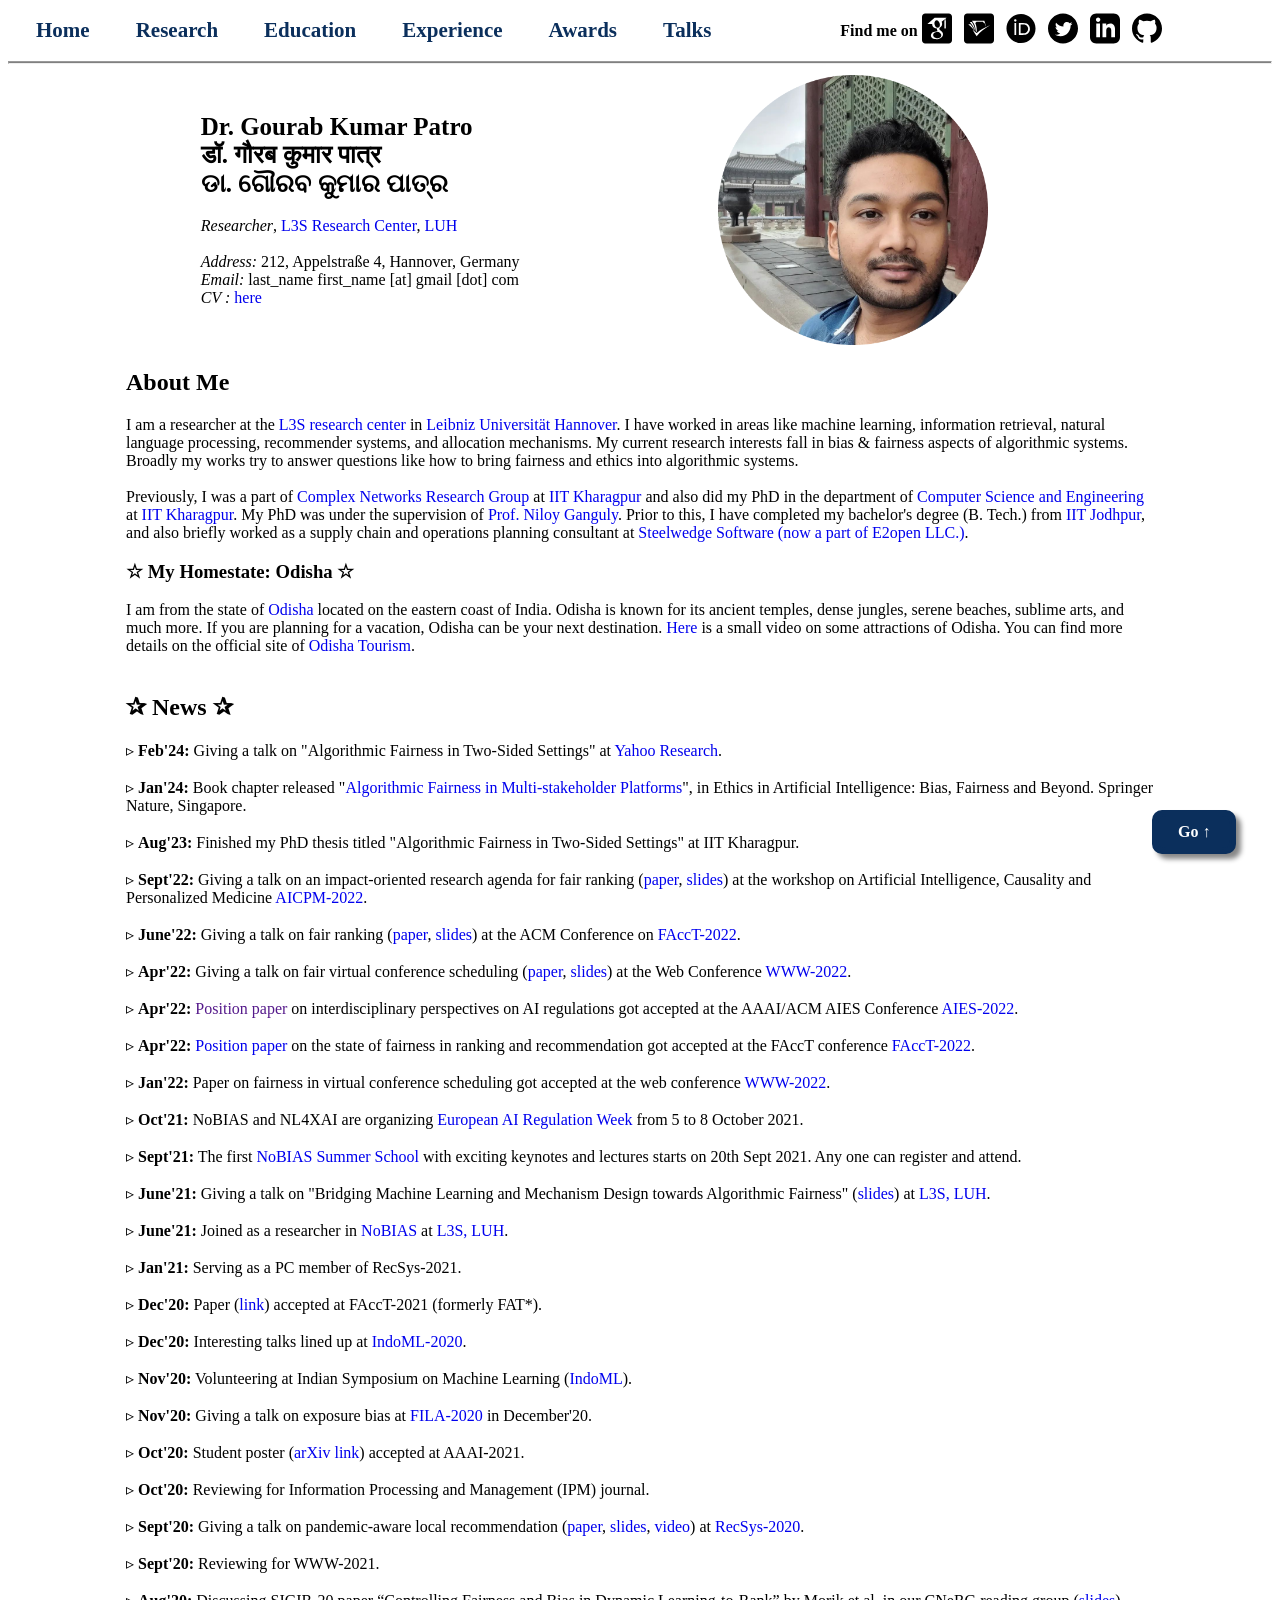
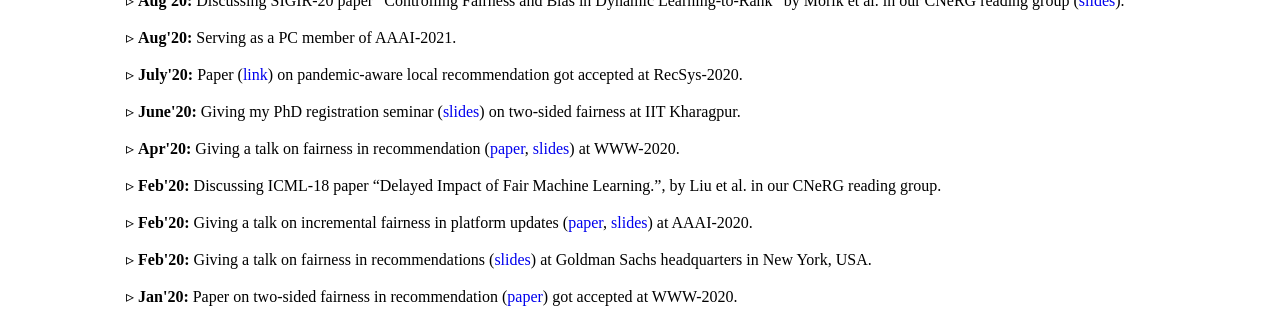
==== index.html @ e867e2bf "Update index.html" ====
<html><head>
<meta http-equiv="content-type" content="text/html; charset=UTF-8">

  <title>Gourab / गौरब / ଗୌରବ</title>
  <link rel="icon" type="image/png" href="./Files/profile.png">
 </head>
 
 
<style>
nh {
margin-top: 0;
margin-bottom: 0;
font-size: 25px;
}
a {
      text-decoration-line:none;
   }
.button {
  background: none;
  color: #0b2f5c;
  padding: 1px 17px;
  border: none;
  text-align: center;
  text-decoration: none;
  display: inline-block;
  font-size: 21px;
  margin: none;
  cursor: pointer;
}
.button2 {
  background-color: #0b2f5c;
  color: white;
  padding: 7px 20px;
  border-radius: 10px;
  border: 2px solid #0b2f5c;
  text-align: center;
  text-decoration: none;
  display: inline-block;
  font-size: 16px;
  margin: 2px 2px;
  cursor: pointer;
}
</style> 

<body bgcolor=" #ffffff " style="font-family:calibri;">
	<div style="position:fixed;top:90%;left:90%;background-color:#0b2f5c;border-radius:10px;border: 2px solid #0b2f5c;box-shadow: 5px 5px 5px #888888;"><b><a href="#" class="button2">Go &uarr;</a></b></div>
	
<table cellpadding="1"><tbody>
<tr>
<td></td>
<td></td>
<td><b><a href="./index.html" class="button">Home</a>&ensp;</b></td>
<td><b><a href="./research.html" class="button">Research</a>&ensp;</b></td>
<td><b><a href="./education.html" class="button">Education</a>&ensp;</b></td>
<td><b><a href="./experience.html" class="button">Experience</a>&ensp;</b></td>
<td><b><a href="./awards.html" class="button">Awards</a>&ensp;</b></td>
<td><b><a href="./talks.html" class="button">Talks</a>&ensp;</b></td>
<td> &emsp; &emsp; &emsp; &emsp; &emsp;</td>
<td><b>Find me on</b></td>
<td>
<a href="https://scholar.google.co.in/citations?user=sfl4ygQAAAAJ&hl=en" target="_blank">
        	<img class="u-max-full-width" border="0" src="./Files/google-scholar-square.svg" alt="Google Scholar" width="30" height="35">
	</a>&nbsp;
</td>
<td>
<a href="https://www.semanticscholar.org/author/Gourab-K.-Patro/51964560" target="_blank">
        	<img class="u-max-full-width" border="0" src="./Files/semantic-scholar-square.svg" alt="Semantic Scholar" width="30" height="35">
	</a>&nbsp;
</td>
<td>
<a href="https://orcid.org/0000-0002-2435-6859" target="_blank">
        	<img border="0" src="./Files/orcid.svg" alt="ORCID" width="30" height="35">
	</a>&nbsp;
</td>
<td>
<a href="https://twitter.com/gourabkpatro" target="_blank">
        	<img class="u-max-full-width" border="0" src="./Files/twitter.svg" alt="Twitter" width="30" height="35">
	</a>&nbsp;
</td>
<td>
<a href="https://www.linkedin.com/in/gourabgggg/" target="_blank">
        	<img class="u-max-full-width" border="0" src="./Files/linkedin.svg" alt="LinkedIn" width="30" height="35">
	</a>&nbsp;
</td>
<td>
<a href="https://github.com/gourabkumarpatro" target="_blank">
        	<img class="u-max-full-width" border="0" src="./Files/github.svg" alt="Github" width="30" height="35">
	</a>&nbsp;
</td>
</tr>
</tbody></table>
<hr style="height:1px;color:gray;background-color:gray">


<table style="width: 100%">
    <colgroup>
       <col span="1" style="width: 15%;"> 
       <col span="1" style="width: 36%;">
       <col span="1" style="width: 5%;">
       <col span="1" style="width: 35%;">
       <col span="1" style="width: 9%;">
    </colgroup>

    <!-- Put <thead>, <tbody>, and <tr>'s here! -->
    <tbody>
        <tr>
            
            <td></td>
            <td><nh><b>Dr. Gourab Kumar Patro</b></nh><br>
            <nh><b>डॉ. गौरब कुमार पात्र</b></nh><br>
            <nh><b>ଡା. ଗୌରବ କୁମାର ପାତ୍ର</b></nh><br>
            <br>
	<i>Researcher</i>, <a href="https://www.l3s.de/" target="_blank">L3S Research Center<a>, <a href="https://www.uni-hannover.de/en/" target="_blank">LUH</a><br>
      <br>
      <i>Address: </i> 212, Appelstraße 4, Hannover, Germany<br>
	  <i>Email: </i> last_name first_name [at] gmail [dot] com<br>
    <!--<i>Phone : </i> (+91) 283464<br>-->
	  <i>CV : </i> <a href="./Files/CV.pdf" target="_blank">here</a><br>
	</td>
	
    <td></td>
    <td valign="top">
            <img class="u-max-full-width" src="./Files/profile.png" alt="Gourab" width="270" height="270">
            </td>
    <td></td>
    </tr>
    </tbody>
</table>


<br>

            
<table style="width: 100%">
    <colgroup>
       <col span="1" style="width: 9%;"> 
       <col span="1" style="width: 82%;">
       <col span="1" style="width: 9%;">
    </colgroup>

    <!-- Put <thead>, <tbody>, and <tr>'s here! -->
    <tbody>
        <tr>
            
            <td></td>
            <td valign="top">
            <h2 id="aboutme">About Me</h2>
I am a researcher at the <a href="https://www.l3s.de/" target="_blank">L3S research center</a> in <a href="https://www.uni-hannover.de/en/" target="_blank">Leibniz Universität Hannover</a>.
I have worked in areas like machine learning, information retrieval, natural language processing, recommender systems, and allocation mechanisms. My current research interests fall in bias & fairness aspects of algorithmic systems. Broadly my works try to answer questions like how to bring fairness and ethics into algorithmic systems. <br><br>

Previously, I was a part of <a href="https://cnerg-iitkgp.github.io/" target="_blank">Complex Networks Research Group</a> at <a href="http://www.iitkgp.ac.in/" target="_blank">IIT Kharagpur</a> and also did my PhD in the department of <a href="http://cse.iitkgp.ac.in/" target="_blank"> Computer Science and Engineering</a> at <a href="http://www.iitkgp.ac.in/" target="_blank">IIT Kharagpur</a>.
My PhD was under the supervision of <a href="http://www.facweb.iitkgp.ernet.in/~niloy/" target="_blank">Prof. Niloy Ganguly</a>. Prior to this, I have completed my bachelor's degree (B. Tech.) from <a href="http://www.iitj.ac.in/" target="_blank">IIT Jodhpur</a>, and also briefly worked as a supply chain and operations planning consultant at <a href="https://www.e2open.com/" target="_blank">Steelwedge Software (now a part of E2open LLC.)</a>.
<br>
<h3>&#9734 My Homestate: Odisha &#9734</h3>
I am from the state of <a href="https://en.wikipedia.org/wiki/Odisha" target="_blank">Odisha</a> located on the eastern coast of India. Odisha is known for its ancient temples, dense jungles, serene beaches, sublime arts, and much more. If you are planning for a vacation, Odisha can be your next destination. <a href="https://www.youtube.com/watch?v=Uqmc0891L2U" target="_blank">Here</a> is a small video on some attractions of Odisha. You can find more details on the official site of <a href="https://odishatourism.gov.in/content/tourism/en.html" target="_blank">Odisha Tourism</a>.
<br><br>

<h2>&#10032 News &#10032</h2>
	&#9657; <b>Feb'24:</b> Giving a talk on "Algorithmic Fairness in Two-Sided Settings" at <a href="https://research.yahoo.com/" target="_blank">Yahoo Research</a>.<br><br>
	&#9657; <b>Jan'24:</b> Book chapter released "<a href="https://link.springer.com/chapter/10.1007/978-981-99-7184-8_5" target="_blank">Algorithmic Fairness in Multi-stakeholder Platforms</a>", in Ethics in Artificial Intelligence: Bias, Fairness and Beyond. Springer Nature, Singapore.<br><br>
	&#9657; <b>Aug'23:</b> Finished my PhD thesis titled "Algorithmic Fairness in Two-Sided Settings" at IIT Kharagpur.<br><br>	    	    
	&#9657; <b>Sept'22:</b> Giving a talk on an impact-oriented research agenda for fair ranking (<a href="https://arxiv.org/abs/2201.12662" target="_blank">paper</a>, <a href="https://drive.google.com/file/d/1gN4CyyZMHNiAqK-AFCj8U0-UXHNTLSIP/view?usp=sharing" target="_blank">slides</a>) at the workshop on Artificial Intelligence, Causality and Personalized Medicine <a href="https://leibniz-ai-lab.de/?etn=aicpm-workshop" target="_blank">AICPM-2022</a>.<br><br>	    	    
	&#9657; <b>June'22:</b> Giving a talk on fair ranking (<a href="https://arxiv.org/abs/2201.12662" target="_blank">paper</a>, <a href="https://drive.google.com/file/d/1OCyvfO6Ed8LFPJPS1pZZtcjylTCPvNMK/view?usp=sharing" target="_blank">slides</a>) at the ACM Conference on <a href="https://facctconference.org/2022/" target="_blank">FAccT-2022</a>.<br><br>	    
	&#9657; <b>Apr'22:</b> Giving a talk on fair virtual conference scheduling (<a href="https://arxiv.org/abs/2204.12062" target="_blank">paper</a>, <a href="https://drive.google.com/file/d/1H3OAAo8W1EJq9Llj-YUa3ADD5X0aTTDU/view?usp=sharing" target="_blank">slides</a>) at the Web Conference <a href="www2022.thewebconf.org" target="_blank">WWW-2022</a>.<br><br>
	&#9657; <b>Apr'22:</b> <a href="" target="_blank">Position paper</a> on interdisciplinary perspectives on AI regulations got accepted at the AAAI/ACM AIES Conference <a href="https://www.aies-conference.com/2022/" target="_blank">AIES-2022</a>.<br><br>
		    &#9657; <b>Apr'22:</b> <a href="https://arxiv.org/abs/2201.12662" target="_blank">Position paper</a> on the state of fairness in ranking and recommendation got accepted at the FAccT conference <a href="https://facctconference.org/2022/" target="_blank">FAccT-2022</a>.<br><br>
	    &#9657; <b>Jan'22:</b> Paper on fairness in virtual conference scheduling got accepted at the web conference <a href="https://www2022.thewebconf.org/" target="_blank">WWW-2022</a>.<br><br>	    
	    &#9657; <b>Oct'21:</b> NoBIAS and NL4XAI are organizing <a href="https://aia-week.pages.citius.usc.es/" target="_blank">European AI Regulation Week</a> from 5 to 8 October 2021.<br><br>
	    &#9657; <b>Sept'21:</b> The first <a href="https://nobias-project.eu/index.php/nobias-summer-school/" target="_blank">NoBIAS Summer School</a> with exciting keynotes and lectures starts on 20th Sept 2021. Any one can register and attend.<br><br>
	    &#9657; <b>June'21:</b> Giving a talk on "Bridging Machine Learning and Mechanism Design towards Algorithmic Fairness" (<a href="https://drive.google.com/file/d/19exT39lB2c_zZhUc2F5l3srWxUx-1WmR/view?usp=sharing" target="_blank">slides</a>) at <a href="https://www.l3s.de/" target="_blank">L3S, LUH</a>.<br><br>
            &#9657; <b>June'21:</b> Joined as a researcher in <a href="http://nobias-project.eu/" target="_blank">NoBIAS</a> at <a href="https://www.l3s.de/" target="_blank">L3S, LUH</a>.<br><br>
	    &#9657; <b>Jan'21:</b> Serving as a PC member of RecSys-2021.<br><br>
            &#9657; <b>Dec'20:</b> Paper (<a href="https://arxiv.org/abs/2010.05434" target="_blank">link</a>) accepted at FAccT-2021 (formerly FAT*).<br><br>
            &#9657; <b>Dec'20:</b> Interesting talks lined up at <a href="https://labs.iitgn.ac.in/datascience/indoml/" target="_blank">IndoML-2020</a>.<br><br>
            &#9657; <b>Nov'20:</b> Volunteering at Indian Symposium on Machine Learning (<a href="https://labs.iitgn.ac.in/datascience/indoml/" target="_blank">IndoML</a>).<br><br>
            &#9657; <b>Nov'20:</b> Giving a talk on exposure bias at <a href="https://fila-workshop.github.io" target="_blank">FILA-2020</a> in December'20.<br><br>
            &#9657; <b>Oct'20:</b> Student poster (<a href="https://arxiv.org/abs/2011.05287" target="_blank">arXiv link</a>) accepted at AAAI-2021.<br><br>
            &#9657; <b>Oct'20:</b> Reviewing for Information Processing and Management (IPM) journal.<br><br>
            &#9657; <b>Sept'20:</b> Giving a talk on pandemic-aware local recommendation (<a href="https://easychair.org/publications/preprint/npxr" target="_blank">paper</a>, <a href="https://drive.google.com/file/d/1I3re6MY5RfSV8kLdoV7ND8iByKBNO0b6/view" target="_blank">slides</a>, <a href="https://slideslive.com/38934832/towards-safety-and-sustainability-designing-local-recommendations-for-postpandemic-world" target="_blank">video</a>) at <a href="https://recsys.acm.org/recsys20/" target="_blank">RecSys-2020</a>.<br><br>
            &#9657; <b>Sept'20:</b> Reviewing for WWW-2021.<br><br>
            &#9657; <b>Aug'20:</b> Discussing SIGIR-20 paper “Controlling Fairness and Bias in Dynamic Learning-to-Rank” by Morik et al. in our CNeRG reading group (<a href="https://docs.google.com/presentation/d/1OanWDvJu6ozVCTAX9gngGvg3qrsh21LYhphQSdt-MP8/edit?usp=sharing" target="_blank">slides</a>).<br><br>
            &#9657; <b>Aug'20:</b> Serving as a PC member of AAAI-2021.<br><br>
            &#9657; <b>July'20:</b> Paper (<a href="https://easychair.org/publications/preprint/npxr" target="_blank">link</a>) on pandemic-aware local recommendation got accepted at RecSys-2020.<br><br>
            &#9657; <b>June'20:</b> Giving my PhD registration seminar (<a href="https://drive.google.com/file/d/1QFKm1bUsO6pReNmOz1XBv-tmWMxqJbKB/view?usp=sharing" target="_blank">slides</a>) on two-sided fairness at IIT Kharagpur.<br><br>
            &#9657; <b>Apr'20:</b> Giving a talk on fairness in recommendation (<a href="https://arxiv.org/abs/2002.10764" target="_blank">paper</a>, <a href="https://drive.google.com/file/d/1sgxJ_wOMBfDrA3ftfEC9VjfCP9oX8Yli/view?usp=sharing" target="_blank">slides</a>) at WWW-2020.<br><br>
            &#9657; <b>Feb'20:</b> Discussing ICML-18 paper “Delayed Impact of Fair Machine Learning.”, by Liu et al. in our CNeRG reading group.<br><br>
            &#9657; <b>Feb'20:</b> Giving a talk on incremental fairness in platform updates (<a href="https://arxiv.org/abs/1909.10005" target="_blank">paper</a>, <a href="https://drive.google.com/file/d/1FhBjqo_Egvshi7wMdEelJd5A4buaLI1R/view?usp=sharing" target="_blank">slides</a>) at AAAI-2020.<br><br> 
            &#9657; <b>Feb'20:</b> Giving a talk on fairness in recommendations (<a href="https://docs.google.com/presentation/d/1VP_Jn14k77Y4lWTmK_k2z5HaGSEGEN2BdH1v9cnUdpk/edit?usp=drivesdk" target="_blank">slides</a>) at Goldman Sachs headquarters in New York, USA.<br><br>
            &#9657; <b>Jan'20:</b> Paper on two-sided fairness in recommendation (<a href="https://arxiv.org/abs/2002.10764" target="_blank">paper</a>) got accepted at WWW-2020.<br><br>


            </td>
            
            <td></td>
        </tr>
    </tbody>
</table>


</body></html>
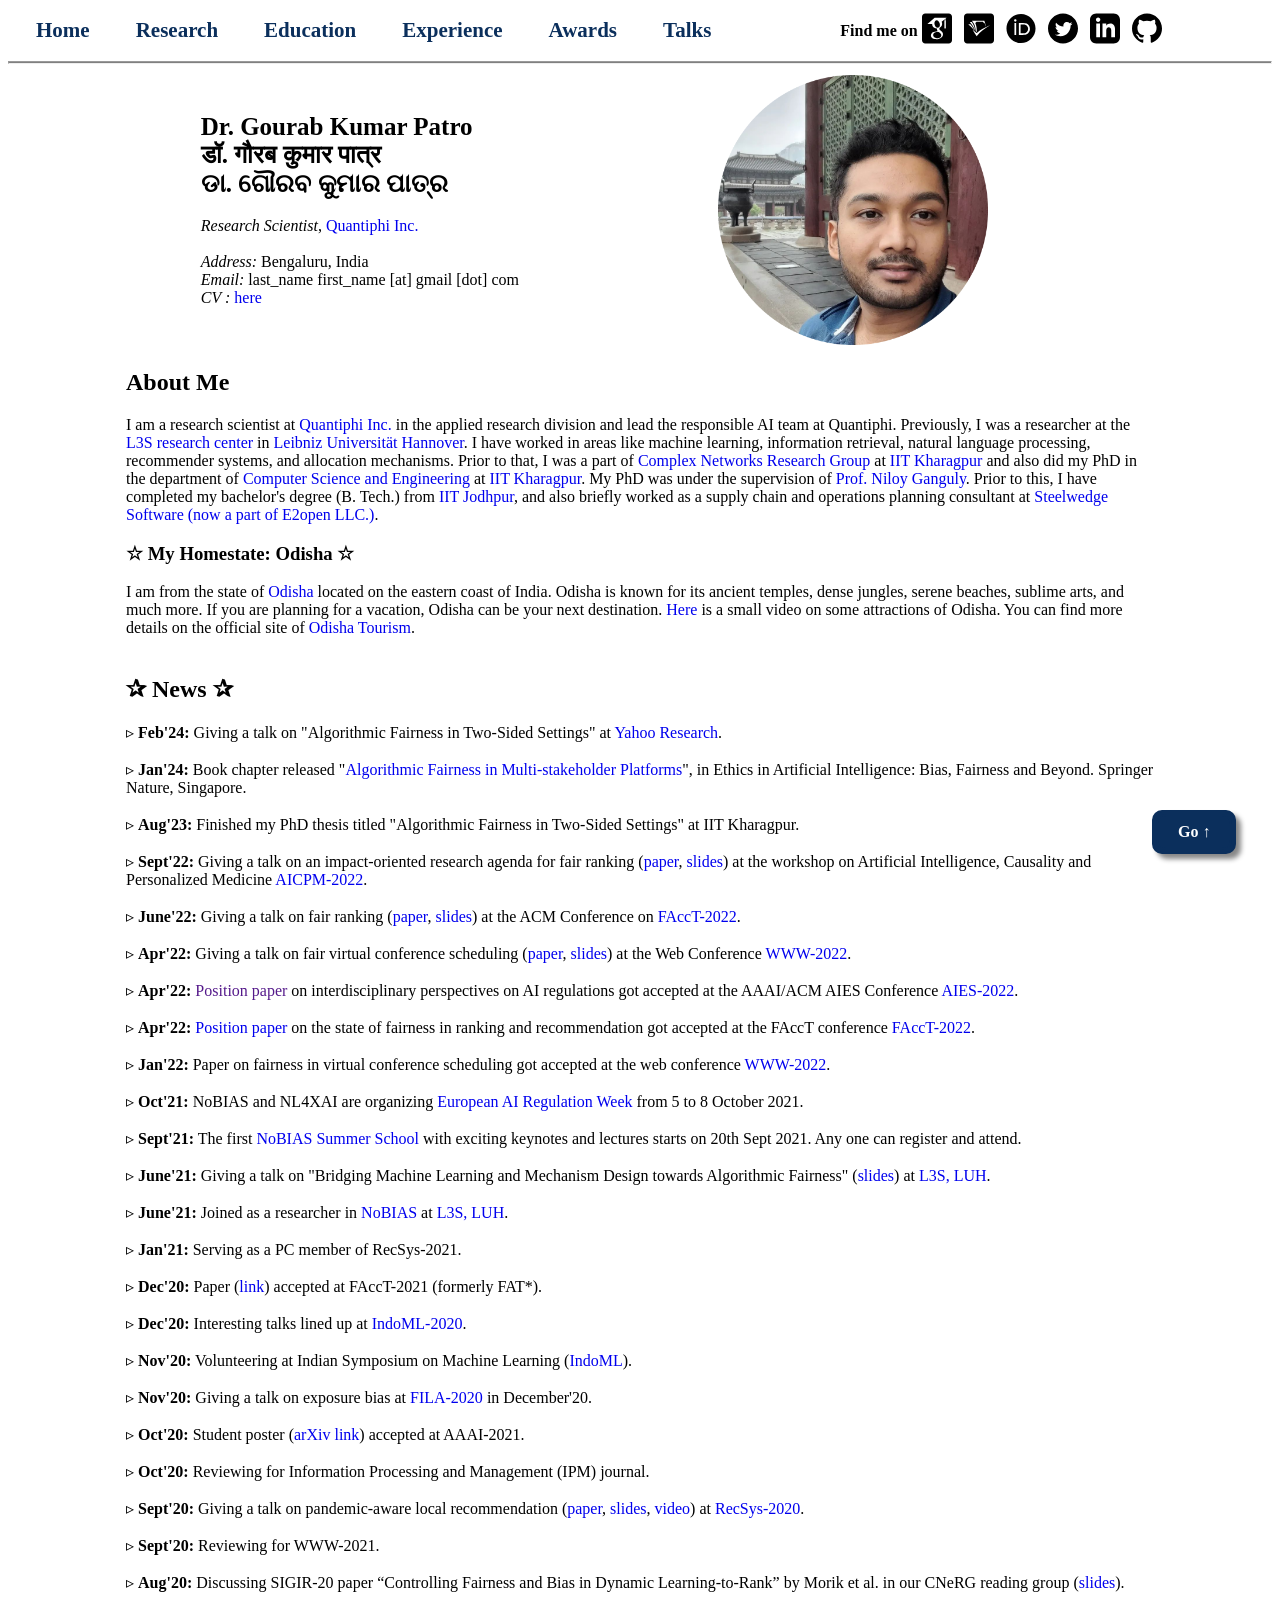
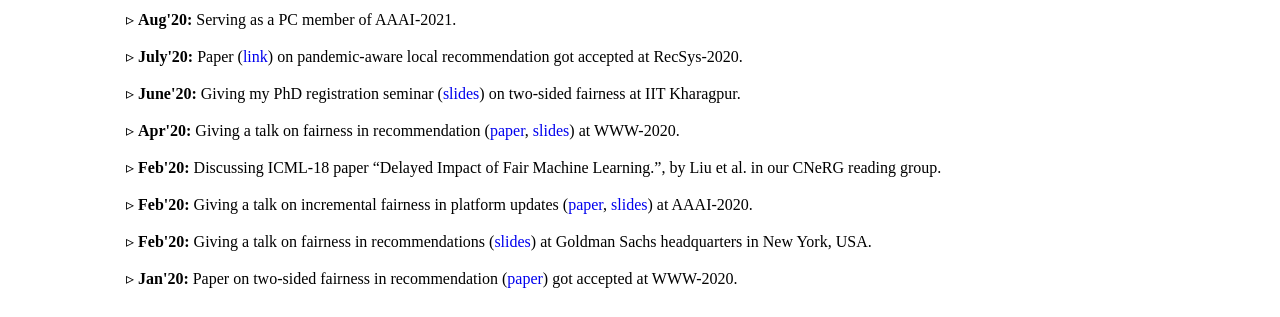
==== commit 05ff8752: "Update index.html" ====
--- a/index.html
+++ b/index.html
@@ -110,9 +110,9 @@
             <nh><b>डॉ. गौरब कुमार पात्र</b></nh><br>
             <nh><b>ଡା. ଗୌରବ କୁମାର ପାତ୍ର</b></nh><br>
             <br>
-	<i>Researcher</i>, <a href="https://www.l3s.de/" target="_blank">L3S Research Center<a>, <a href="https://www.uni-hannover.de/en/" target="_blank">LUH</a><br>
+	<i>Research Scientist</i>, <a href="https://quantiphi.com/" target="_blank">Quantiphi Inc.<a><br>
       <br>
-      <i>Address: </i> 212, Appelstraße 4, Hannover, Germany<br>
+      <i>Address: </i>Bengaluru, India<br>
 	  <i>Email: </i> last_name first_name [at] gmail [dot] com<br>
     <!--<i>Phone : </i> (+91) 283464<br>-->
 	  <i>CV : </i> <a href="./Files/CV.pdf" target="_blank">here</a><br>
@@ -145,10 +145,8 @@
             <td></td>
             <td valign="top">
             <h2 id="aboutme">About Me</h2>
-I am a researcher at the <a href="https://www.l3s.de/" target="_blank">L3S research center</a> in <a href="https://www.uni-hannover.de/en/" target="_blank">Leibniz Universität Hannover</a>.
-I have worked in areas like machine learning, information retrieval, natural language processing, recommender systems, and allocation mechanisms. My current research interests fall in bias & fairness aspects of algorithmic systems. Broadly my works try to answer questions like how to bring fairness and ethics into algorithmic systems. <br><br>
-
-Previously, I was a part of <a href="https://cnerg-iitkgp.github.io/" target="_blank">Complex Networks Research Group</a> at <a href="http://www.iitkgp.ac.in/" target="_blank">IIT Kharagpur</a> and also did my PhD in the department of <a href="http://cse.iitkgp.ac.in/" target="_blank"> Computer Science and Engineering</a> at <a href="http://www.iitkgp.ac.in/" target="_blank">IIT Kharagpur</a>.
+I am a research scientist at <a href="https://quantiphi.com/" target="_blank">Quantiphi Inc.</a> in the applied research division and lead the responsible AI team at Quantiphi. Previously, I was a researcher at the <a href="https://www.l3s.de/" target="_blank">L3S research center</a> in <a href="https://www.uni-hannover.de/en/" target="_blank">Leibniz Universität Hannover</a>.
+I have worked in areas like machine learning, information retrieval, natural language processing, recommender systems, and allocation mechanisms. Prior to that, I was a part of <a href="https://cnerg-iitkgp.github.io/" target="_blank">Complex Networks Research Group</a> at <a href="http://www.iitkgp.ac.in/" target="_blank">IIT Kharagpur</a> and also did my PhD in the department of <a href="http://cse.iitkgp.ac.in/" target="_blank"> Computer Science and Engineering</a> at <a href="http://www.iitkgp.ac.in/" target="_blank">IIT Kharagpur</a>.
 My PhD was under the supervision of <a href="http://www.facweb.iitkgp.ernet.in/~niloy/" target="_blank">Prof. Niloy Ganguly</a>. Prior to this, I have completed my bachelor's degree (B. Tech.) from <a href="http://www.iitj.ac.in/" target="_blank">IIT Jodhpur</a>, and also briefly worked as a supply chain and operations planning consultant at <a href="https://www.e2open.com/" target="_blank">Steelwedge Software (now a part of E2open LLC.)</a>.
 <br>
 <h3>&#9734 My Homestate: Odisha &#9734</h3>
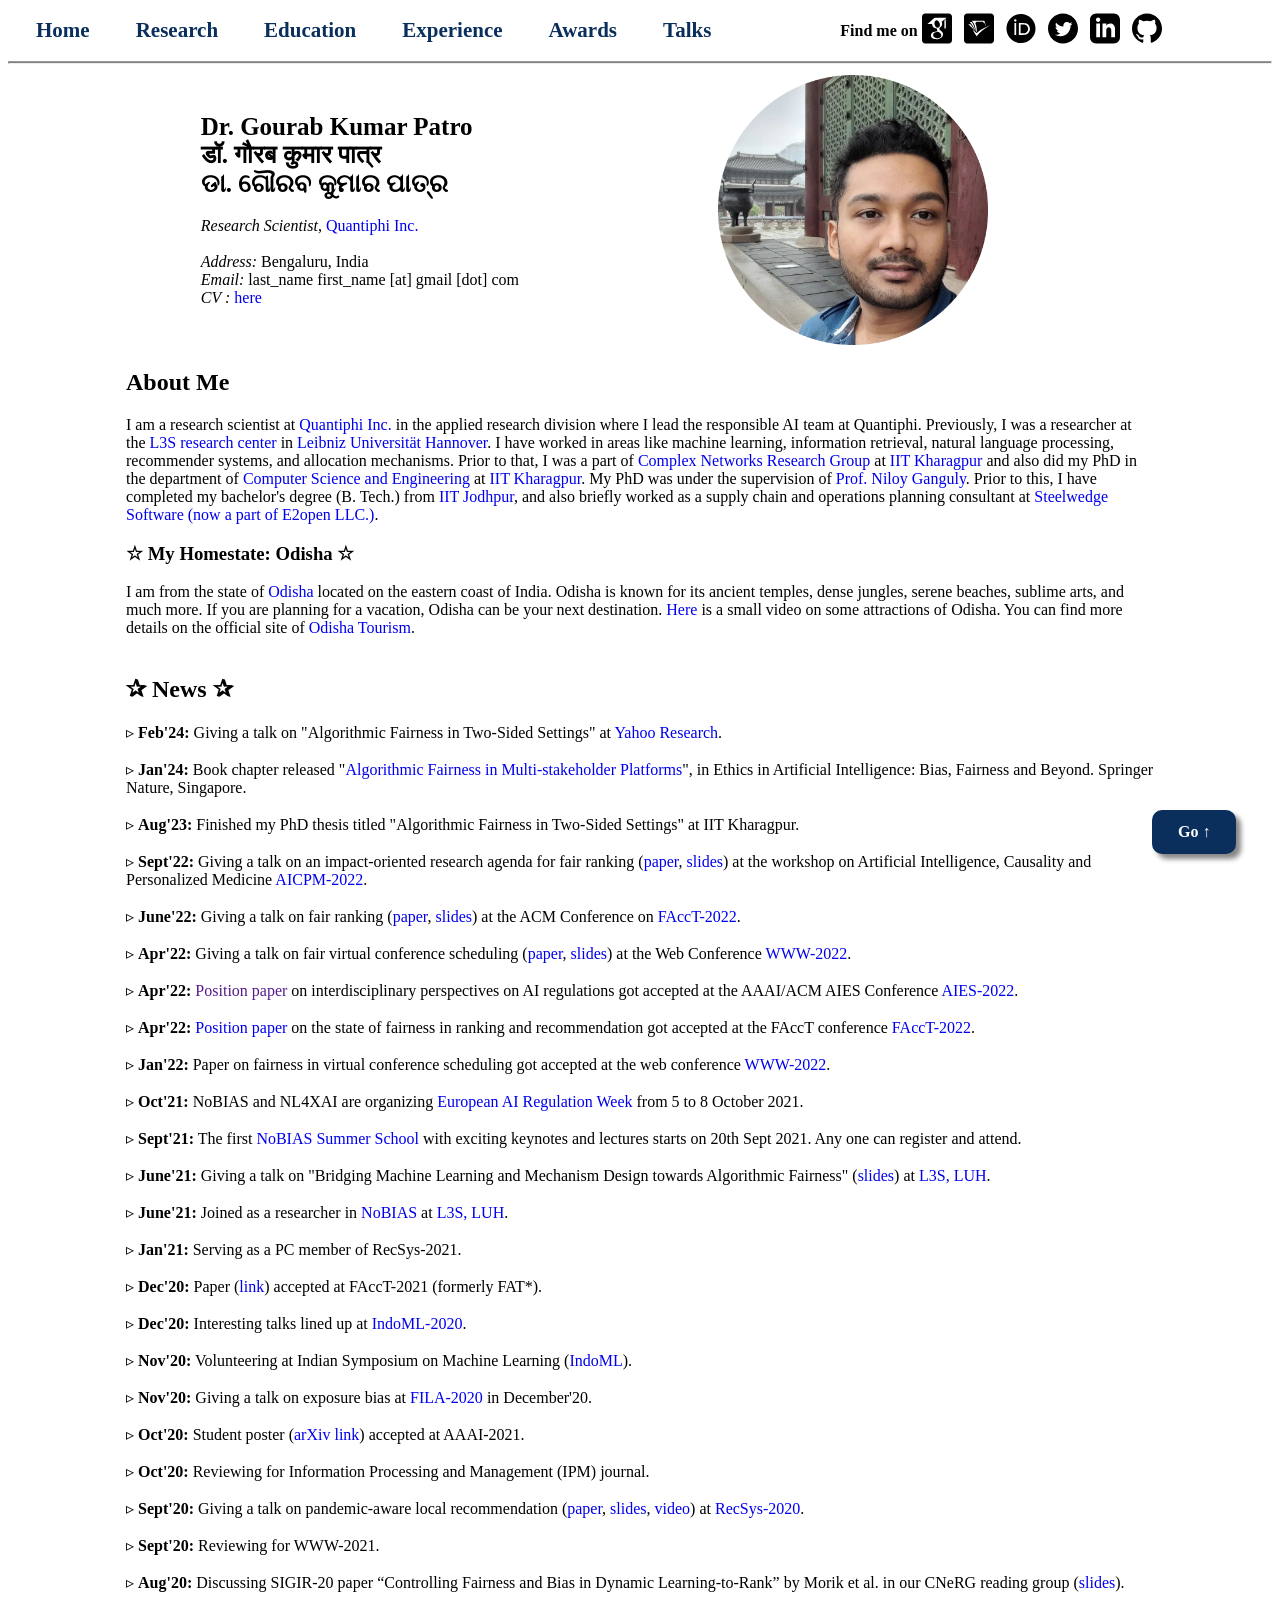
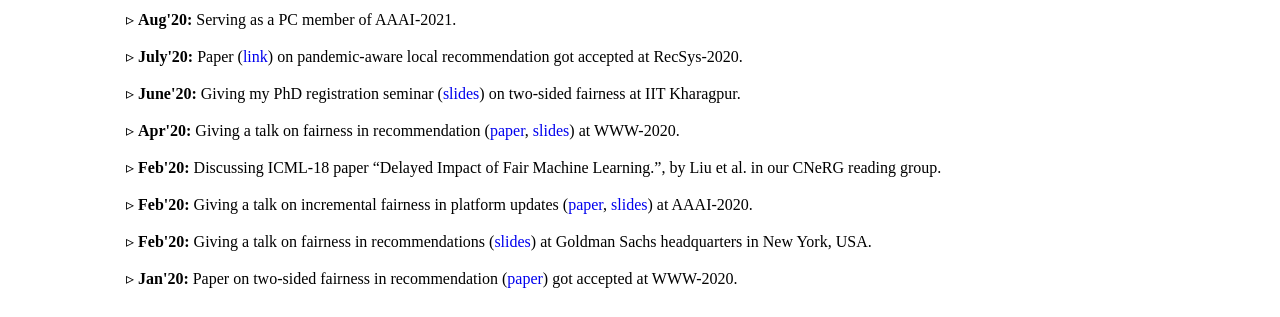
==== commit 10c40390: "Update index.html" ====
--- a/index.html
+++ b/index.html
@@ -145,7 +145,7 @@
             <td></td>
             <td valign="top">
             <h2 id="aboutme">About Me</h2>
-I am a research scientist at <a href="https://quantiphi.com/" target="_blank">Quantiphi Inc.</a> in the applied research division and lead the responsible AI team at Quantiphi. Previously, I was a researcher at the <a href="https://www.l3s.de/" target="_blank">L3S research center</a> in <a href="https://www.uni-hannover.de/en/" target="_blank">Leibniz Universität Hannover</a>.
+I am a research scientist at <a href="https://quantiphi.com/" target="_blank">Quantiphi Inc.</a> in the applied research division where I lead the responsible AI team at Quantiphi. Previously, I was a researcher at the <a href="https://www.l3s.de/" target="_blank">L3S research center</a> in <a href="https://www.uni-hannover.de/en/" target="_blank">Leibniz Universität Hannover</a>.
 I have worked in areas like machine learning, information retrieval, natural language processing, recommender systems, and allocation mechanisms. Prior to that, I was a part of <a href="https://cnerg-iitkgp.github.io/" target="_blank">Complex Networks Research Group</a> at <a href="http://www.iitkgp.ac.in/" target="_blank">IIT Kharagpur</a> and also did my PhD in the department of <a href="http://cse.iitkgp.ac.in/" target="_blank"> Computer Science and Engineering</a> at <a href="http://www.iitkgp.ac.in/" target="_blank">IIT Kharagpur</a>.
 My PhD was under the supervision of <a href="http://www.facweb.iitkgp.ernet.in/~niloy/" target="_blank">Prof. Niloy Ganguly</a>. Prior to this, I have completed my bachelor's degree (B. Tech.) from <a href="http://www.iitj.ac.in/" target="_blank">IIT Jodhpur</a>, and also briefly worked as a supply chain and operations planning consultant at <a href="https://www.e2open.com/" target="_blank">Steelwedge Software (now a part of E2open LLC.)</a>.
 <br>
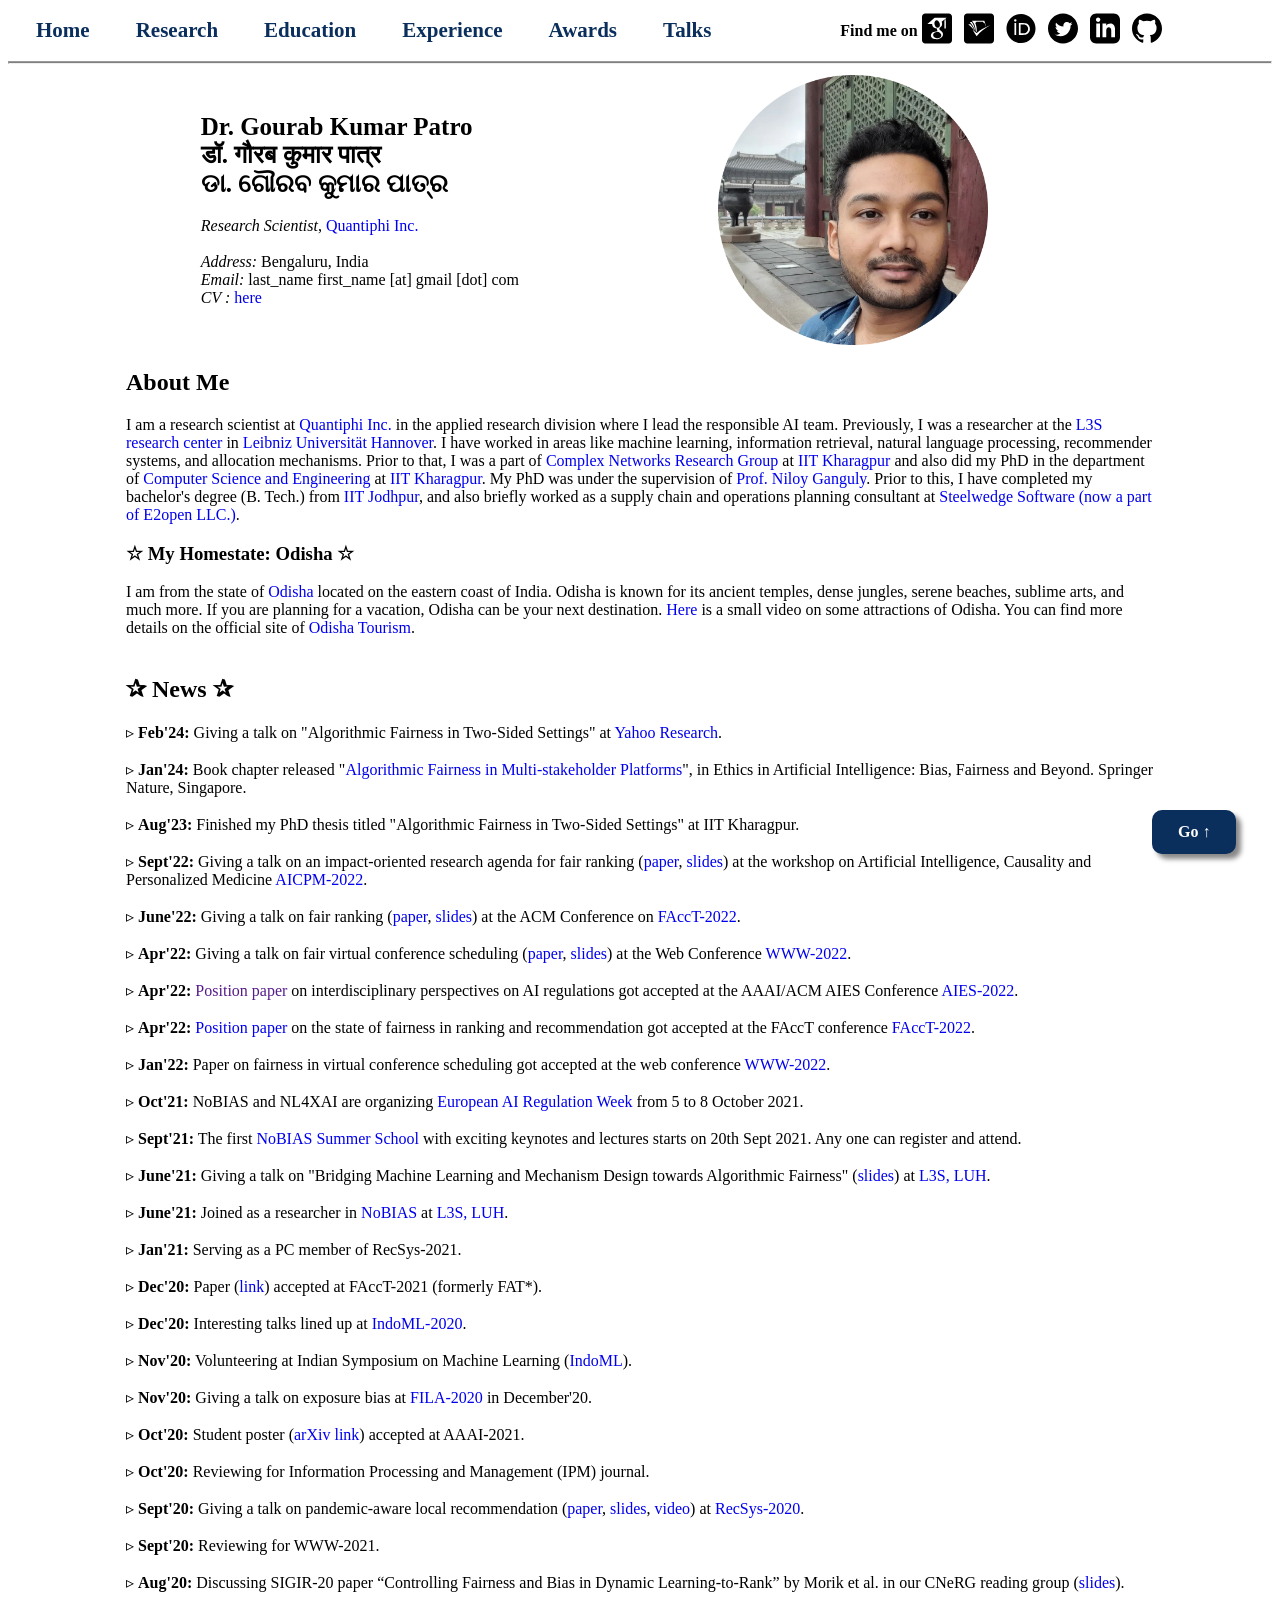
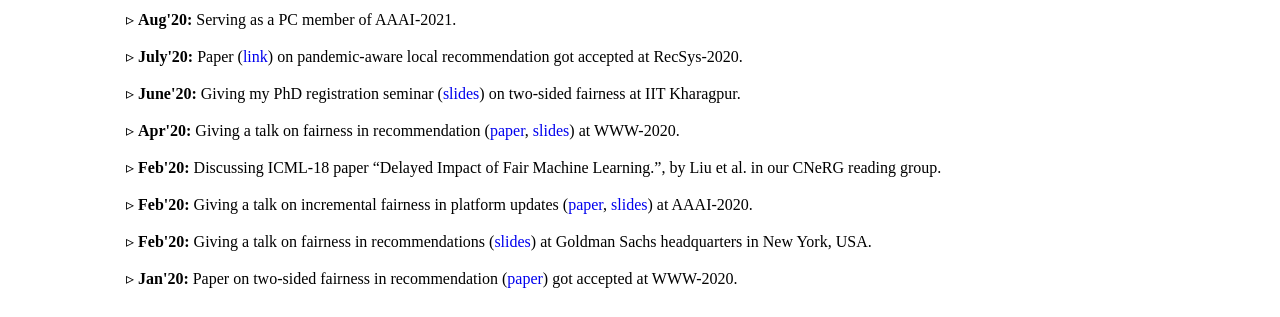
==== commit 30179ca3: "Update index.html" ====
--- a/index.html
+++ b/index.html
@@ -145,7 +145,7 @@
             <td></td>
             <td valign="top">
             <h2 id="aboutme">About Me</h2>
-I am a research scientist at <a href="https://quantiphi.com/" target="_blank">Quantiphi Inc.</a> in the applied research division where I lead the responsible AI team at Quantiphi. Previously, I was a researcher at the <a href="https://www.l3s.de/" target="_blank">L3S research center</a> in <a href="https://www.uni-hannover.de/en/" target="_blank">Leibniz Universität Hannover</a>.
+I am a research scientist at <a href="https://quantiphi.com/" target="_blank">Quantiphi Inc.</a> in the applied research division where I lead the responsible AI team. Previously, I was a researcher at the <a href="https://www.l3s.de/" target="_blank">L3S research center</a> in <a href="https://www.uni-hannover.de/en/" target="_blank">Leibniz Universität Hannover</a>.
 I have worked in areas like machine learning, information retrieval, natural language processing, recommender systems, and allocation mechanisms. Prior to that, I was a part of <a href="https://cnerg-iitkgp.github.io/" target="_blank">Complex Networks Research Group</a> at <a href="http://www.iitkgp.ac.in/" target="_blank">IIT Kharagpur</a> and also did my PhD in the department of <a href="http://cse.iitkgp.ac.in/" target="_blank"> Computer Science and Engineering</a> at <a href="http://www.iitkgp.ac.in/" target="_blank">IIT Kharagpur</a>.
 My PhD was under the supervision of <a href="http://www.facweb.iitkgp.ernet.in/~niloy/" target="_blank">Prof. Niloy Ganguly</a>. Prior to this, I have completed my bachelor's degree (B. Tech.) from <a href="http://www.iitj.ac.in/" target="_blank">IIT Jodhpur</a>, and also briefly worked as a supply chain and operations planning consultant at <a href="https://www.e2open.com/" target="_blank">Steelwedge Software (now a part of E2open LLC.)</a>.
 <br>
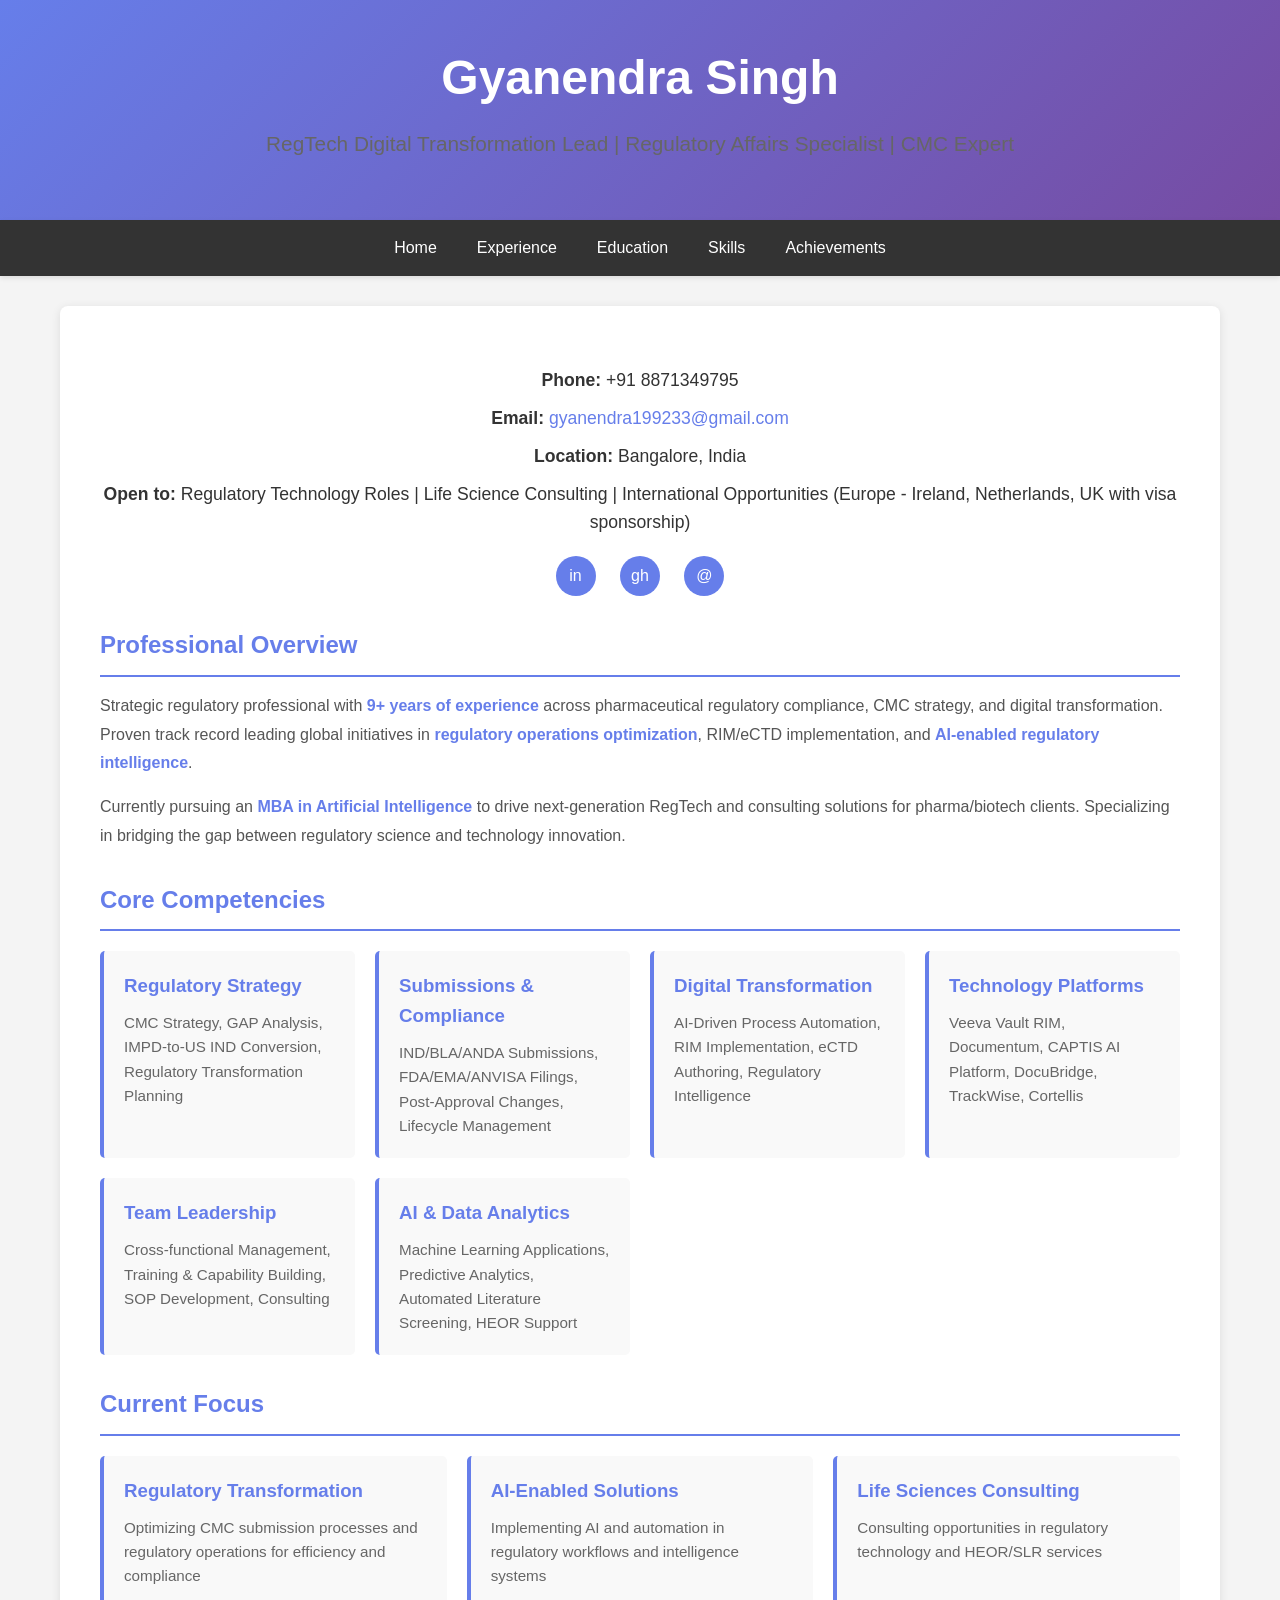
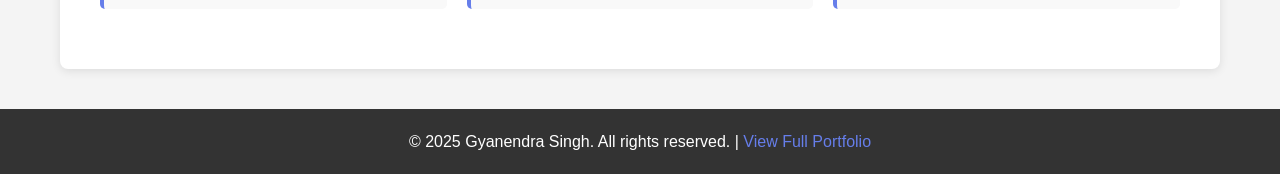
==== commit 1d229c43: "Create professional portfolio for Gyanendra Singh - RegTech & Regulatory Affairs Specialist" ====
--- a/index.html
+++ b/index.html
@@ -1,198 +1,236 @@
-<html><head>
-<meta http-equiv="content-type" content="text/html; charset=UTF-8">
-
-  <title>Gourab / गौरब / ଗୌରବ</title>
-  <link rel="icon" type="image/png" href="./Files/profile.png">
- </head>
- 
- 
-<style>
-nh {
-margin-top: 0;
-margin-bottom: 0;
-font-size: 25px;
-}
-a {
-      text-decoration-line:none;
-   }
-.button {
-  background: none;
-  color: #0b2f5c;
-  padding: 1px 17px;
-  border: none;
-  text-align: center;
-  text-decoration: none;
-  display: inline-block;
-  font-size: 21px;
-  margin: none;
-  cursor: pointer;
-}
-.button2 {
-  background-color: #0b2f5c;
-  color: white;
-  padding: 7px 20px;
-  border-radius: 10px;
-  border: 2px solid #0b2f5c;
-  text-align: center;
-  text-decoration: none;
-  display: inline-block;
-  font-size: 16px;
-  margin: 2px 2px;
-  cursor: pointer;
-}
-</style> 
-
-<body bgcolor=" #ffffff " style="font-family:calibri;">
-	<div style="position:fixed;top:90%;left:90%;background-color:#0b2f5c;border-radius:10px;border: 2px solid #0b2f5c;box-shadow: 5px 5px 5px #888888;"><b><a href="#" class="button2">Go &uarr;</a></b></div>
-	
-<table cellpadding="1"><tbody>
-<tr>
-<td></td>
-<td></td>
-<td><b><a href="./index.html" class="button">Home</a>&ensp;</b></td>
-<td><b><a href="./research.html" class="button">Research</a>&ensp;</b></td>
-<td><b><a href="./education.html" class="button">Education</a>&ensp;</b></td>
-<td><b><a href="./experience.html" class="button">Experience</a>&ensp;</b></td>
-<td><b><a href="./awards.html" class="button">Awards</a>&ensp;</b></td>
-<td><b><a href="./talks.html" class="button">Talks</a>&ensp;</b></td>
-<td> &emsp; &emsp; &emsp; &emsp; &emsp;</td>
-<td><b>Find me on</b></td>
-<td>
-<a href="https://scholar.google.co.in/citations?user=sfl4ygQAAAAJ&hl=en" target="_blank">
-        	<img class="u-max-full-width" border="0" src="./Files/google-scholar-square.svg" alt="Google Scholar" width="30" height="35">
-	</a>&nbsp;
-</td>
-<td>
-<a href="https://www.semanticscholar.org/author/Gourab-K.-Patro/51964560" target="_blank">
-        	<img class="u-max-full-width" border="0" src="./Files/semantic-scholar-square.svg" alt="Semantic Scholar" width="30" height="35">
-	</a>&nbsp;
-</td>
-<td>
-<a href="https://orcid.org/0000-0002-2435-6859" target="_blank">
-        	<img border="0" src="./Files/orcid.svg" alt="ORCID" width="30" height="35">
-	</a>&nbsp;
-</td>
-<td>
-<a href="https://twitter.com/gourabkpatro" target="_blank">
-        	<img class="u-max-full-width" border="0" src="./Files/twitter.svg" alt="Twitter" width="30" height="35">
-	</a>&nbsp;
-</td>
-<td>
-<a href="https://www.linkedin.com/in/gourabgggg/" target="_blank">
-        	<img class="u-max-full-width" border="0" src="./Files/linkedin.svg" alt="LinkedIn" width="30" height="35">
-	</a>&nbsp;
-</td>
-<td>
-<a href="https://github.com/gourabkumarpatro" target="_blank">
-        	<img class="u-max-full-width" border="0" src="./Files/github.svg" alt="Github" width="30" height="35">
-	</a>&nbsp;
-</td>
-</tr>
-</tbody></table>
-<hr style="height:1px;color:gray;background-color:gray">
-
-
-<table style="width: 100%">
-    <colgroup>
-       <col span="1" style="width: 15%;"> 
-       <col span="1" style="width: 36%;">
-       <col span="1" style="width: 5%;">
-       <col span="1" style="width: 35%;">
-       <col span="1" style="width: 9%;">
-    </colgroup>
-
-    <!-- Put <thead>, <tbody>, and <tr>'s here! -->
-    <tbody>
-        <tr>
-            
-            <td></td>
-            <td><nh><b>Dr. Gourab Kumar Patro</b></nh><br>
-            <nh><b>डॉ. गौरब कुमार पात्र</b></nh><br>
-            <nh><b>ଡା. ଗୌରବ କୁମାର ପାତ୍ର</b></nh><br>
-            <br>
-	<i>Research Scientist</i>, <a href="https://quantiphi.com/" target="_blank">Quantiphi Inc.<a><br>
-      <br>
-      <i>Address: </i>Bengaluru, India<br>
-	  <i>Email: </i> last_name first_name [at] gmail [dot] com<br>
-    <!--<i>Phone : </i> (+91) 283464<br>-->
-	  <i>CV : </i> <a href="./Files/CV.pdf" target="_blank">here</a><br>
-	</td>
-	
-    <td></td>
-    <td valign="top">
-            <img class="u-max-full-width" src="./Files/profile.png" alt="Gourab" width="270" height="270">
-            </td>
-    <td></td>
-    </tr>
-    </tbody>
-</table>
-
-
-<br>
-
-            
-<table style="width: 100%">
-    <colgroup>
-       <col span="1" style="width: 9%;"> 
-       <col span="1" style="width: 82%;">
-       <col span="1" style="width: 9%;">
-    </colgroup>
-
-    <!-- Put <thead>, <tbody>, and <tr>'s here! -->
-    <tbody>
-        <tr>
-            
-            <td></td>
-            <td valign="top">
-            <h2 id="aboutme">About Me</h2>
-I am a research scientist at <a href="https://quantiphi.com/" target="_blank">Quantiphi Inc.</a> in the applied research division where I lead the responsible AI team. Previously, I was a researcher at the <a href="https://www.l3s.de/" target="_blank">L3S research center</a> in <a href="https://www.uni-hannover.de/en/" target="_blank">Leibniz Universität Hannover</a>.
-I have worked in areas like machine learning, information retrieval, natural language processing, recommender systems, and allocation mechanisms. Prior to that, I was a part of <a href="https://cnerg-iitkgp.github.io/" target="_blank">Complex Networks Research Group</a> at <a href="http://www.iitkgp.ac.in/" target="_blank">IIT Kharagpur</a> and also did my PhD in the department of <a href="http://cse.iitkgp.ac.in/" target="_blank"> Computer Science and Engineering</a> at <a href="http://www.iitkgp.ac.in/" target="_blank">IIT Kharagpur</a>.
-My PhD was under the supervision of <a href="http://www.facweb.iitkgp.ernet.in/~niloy/" target="_blank">Prof. Niloy Ganguly</a>. Prior to this, I have completed my bachelor's degree (B. Tech.) from <a href="http://www.iitj.ac.in/" target="_blank">IIT Jodhpur</a>, and also briefly worked as a supply chain and operations planning consultant at <a href="https://www.e2open.com/" target="_blank">Steelwedge Software (now a part of E2open LLC.)</a>.
-<br>
-<h3>&#9734 My Homestate: Odisha &#9734</h3>
-I am from the state of <a href="https://en.wikipedia.org/wiki/Odisha" target="_blank">Odisha</a> located on the eastern coast of India. Odisha is known for its ancient temples, dense jungles, serene beaches, sublime arts, and much more. If you are planning for a vacation, Odisha can be your next destination. <a href="https://www.youtube.com/watch?v=Uqmc0891L2U" target="_blank">Here</a> is a small video on some attractions of Odisha. You can find more details on the official site of <a href="https://odishatourism.gov.in/content/tourism/en.html" target="_blank">Odisha Tourism</a>.
-<br><br>
-
-<h2>&#10032 News &#10032</h2>
-	&#9657; <b>Feb'24:</b> Giving a talk on "Algorithmic Fairness in Two-Sided Settings" at <a href="https://research.yahoo.com/" target="_blank">Yahoo Research</a>.<br><br>
-	&#9657; <b>Jan'24:</b> Book chapter released "<a href="https://link.springer.com/chapter/10.1007/978-981-99-7184-8_5" target="_blank">Algorithmic Fairness in Multi-stakeholder Platforms</a>", in Ethics in Artificial Intelligence: Bias, Fairness and Beyond. Springer Nature, Singapore.<br><br>
-	&#9657; <b>Aug'23:</b> Finished my PhD thesis titled "Algorithmic Fairness in Two-Sided Settings" at IIT Kharagpur.<br><br>	    	    
-	&#9657; <b>Sept'22:</b> Giving a talk on an impact-oriented research agenda for fair ranking (<a href="https://arxiv.org/abs/2201.12662" target="_blank">paper</a>, <a href="https://drive.google.com/file/d/1gN4CyyZMHNiAqK-AFCj8U0-UXHNTLSIP/view?usp=sharing" target="_blank">slides</a>) at the workshop on Artificial Intelligence, Causality and Personalized Medicine <a href="https://leibniz-ai-lab.de/?etn=aicpm-workshop" target="_blank">AICPM-2022</a>.<br><br>	    	    
-	&#9657; <b>June'22:</b> Giving a talk on fair ranking (<a href="https://arxiv.org/abs/2201.12662" target="_blank">paper</a>, <a href="https://drive.google.com/file/d/1OCyvfO6Ed8LFPJPS1pZZtcjylTCPvNMK/view?usp=sharing" target="_blank">slides</a>) at the ACM Conference on <a href="https://facctconference.org/2022/" target="_blank">FAccT-2022</a>.<br><br>	    
-	&#9657; <b>Apr'22:</b> Giving a talk on fair virtual conference scheduling (<a href="https://arxiv.org/abs/2204.12062" target="_blank">paper</a>, <a href="https://drive.google.com/file/d/1H3OAAo8W1EJq9Llj-YUa3ADD5X0aTTDU/view?usp=sharing" target="_blank">slides</a>) at the Web Conference <a href="www2022.thewebconf.org" target="_blank">WWW-2022</a>.<br><br>
-	&#9657; <b>Apr'22:</b> <a href="" target="_blank">Position paper</a> on interdisciplinary perspectives on AI regulations got accepted at the AAAI/ACM AIES Conference <a href="https://www.aies-conference.com/2022/" target="_blank">AIES-2022</a>.<br><br>
-		    &#9657; <b>Apr'22:</b> <a href="https://arxiv.org/abs/2201.12662" target="_blank">Position paper</a> on the state of fairness in ranking and recommendation got accepted at the FAccT conference <a href="https://facctconference.org/2022/" target="_blank">FAccT-2022</a>.<br><br>
-	    &#9657; <b>Jan'22:</b> Paper on fairness in virtual conference scheduling got accepted at the web conference <a href="https://www2022.thewebconf.org/" target="_blank">WWW-2022</a>.<br><br>	    
-	    &#9657; <b>Oct'21:</b> NoBIAS and NL4XAI are organizing <a href="https://aia-week.pages.citius.usc.es/" target="_blank">European AI Regulation Week</a> from 5 to 8 October 2021.<br><br>
-	    &#9657; <b>Sept'21:</b> The first <a href="https://nobias-project.eu/index.php/nobias-summer-school/" target="_blank">NoBIAS Summer School</a> with exciting keynotes and lectures starts on 20th Sept 2021. Any one can register and attend.<br><br>
-	    &#9657; <b>June'21:</b> Giving a talk on "Bridging Machine Learning and Mechanism Design towards Algorithmic Fairness" (<a href="https://drive.google.com/file/d/19exT39lB2c_zZhUc2F5l3srWxUx-1WmR/view?usp=sharing" target="_blank">slides</a>) at <a href="https://www.l3s.de/" target="_blank">L3S, LUH</a>.<br><br>
-            &#9657; <b>June'21:</b> Joined as a researcher in <a href="http://nobias-project.eu/" target="_blank">NoBIAS</a> at <a href="https://www.l3s.de/" target="_blank">L3S, LUH</a>.<br><br>
-	    &#9657; <b>Jan'21:</b> Serving as a PC member of RecSys-2021.<br><br>
-            &#9657; <b>Dec'20:</b> Paper (<a href="https://arxiv.org/abs/2010.05434" target="_blank">link</a>) accepted at FAccT-2021 (formerly FAT*).<br><br>
-            &#9657; <b>Dec'20:</b> Interesting talks lined up at <a href="https://labs.iitgn.ac.in/datascience/indoml/" target="_blank">IndoML-2020</a>.<br><br>
-            &#9657; <b>Nov'20:</b> Volunteering at Indian Symposium on Machine Learning (<a href="https://labs.iitgn.ac.in/datascience/indoml/" target="_blank">IndoML</a>).<br><br>
-            &#9657; <b>Nov'20:</b> Giving a talk on exposure bias at <a href="https://fila-workshop.github.io" target="_blank">FILA-2020</a> in December'20.<br><br>
-            &#9657; <b>Oct'20:</b> Student poster (<a href="https://arxiv.org/abs/2011.05287" target="_blank">arXiv link</a>) accepted at AAAI-2021.<br><br>
-            &#9657; <b>Oct'20:</b> Reviewing for Information Processing and Management (IPM) journal.<br><br>
-            &#9657; <b>Sept'20:</b> Giving a talk on pandemic-aware local recommendation (<a href="https://easychair.org/publications/preprint/npxr" target="_blank">paper</a>, <a href="https://drive.google.com/file/d/1I3re6MY5RfSV8kLdoV7ND8iByKBNO0b6/view" target="_blank">slides</a>, <a href="https://slideslive.com/38934832/towards-safety-and-sustainability-designing-local-recommendations-for-postpandemic-world" target="_blank">video</a>) at <a href="https://recsys.acm.org/recsys20/" target="_blank">RecSys-2020</a>.<br><br>
-            &#9657; <b>Sept'20:</b> Reviewing for WWW-2021.<br><br>
-            &#9657; <b>Aug'20:</b> Discussing SIGIR-20 paper “Controlling Fairness and Bias in Dynamic Learning-to-Rank” by Morik et al. in our CNeRG reading group (<a href="https://docs.google.com/presentation/d/1OanWDvJu6ozVCTAX9gngGvg3qrsh21LYhphQSdt-MP8/edit?usp=sharing" target="_blank">slides</a>).<br><br>
-            &#9657; <b>Aug'20:</b> Serving as a PC member of AAAI-2021.<br><br>
-            &#9657; <b>July'20:</b> Paper (<a href="https://easychair.org/publications/preprint/npxr" target="_blank">link</a>) on pandemic-aware local recommendation got accepted at RecSys-2020.<br><br>
-            &#9657; <b>June'20:</b> Giving my PhD registration seminar (<a href="https://drive.google.com/file/d/1QFKm1bUsO6pReNmOz1XBv-tmWMxqJbKB/view?usp=sharing" target="_blank">slides</a>) on two-sided fairness at IIT Kharagpur.<br><br>
-            &#9657; <b>Apr'20:</b> Giving a talk on fairness in recommendation (<a href="https://arxiv.org/abs/2002.10764" target="_blank">paper</a>, <a href="https://drive.google.com/file/d/1sgxJ_wOMBfDrA3ftfEC9VjfCP9oX8Yli/view?usp=sharing" target="_blank">slides</a>) at WWW-2020.<br><br>
-            &#9657; <b>Feb'20:</b> Discussing ICML-18 paper “Delayed Impact of Fair Machine Learning.”, by Liu et al. in our CNeRG reading group.<br><br>
-            &#9657; <b>Feb'20:</b> Giving a talk on incremental fairness in platform updates (<a href="https://arxiv.org/abs/1909.10005" target="_blank">paper</a>, <a href="https://drive.google.com/file/d/1FhBjqo_Egvshi7wMdEelJd5A4buaLI1R/view?usp=sharing" target="_blank">slides</a>) at AAAI-2020.<br><br> 
-            &#9657; <b>Feb'20:</b> Giving a talk on fairness in recommendations (<a href="https://docs.google.com/presentation/d/1VP_Jn14k77Y4lWTmK_k2z5HaGSEGEN2BdH1v9cnUdpk/edit?usp=drivesdk" target="_blank">slides</a>) at Goldman Sachs headquarters in New York, USA.<br><br>
-            &#9657; <b>Jan'20:</b> Paper on two-sided fairness in recommendation (<a href="https://arxiv.org/abs/2002.10764" target="_blank">paper</a>) got accepted at WWW-2020.<br><br>
-
-
-            </td>
-            
-            <td></td>
-        </tr>
-    </tbody>
-</table>
-
-
-</body></html>
+<!DOCTYPE html>
+<html lang="en">
+<head>
+    <meta charset="UTF-8">
+    <meta name="viewport" content="width=device-width, initial-scale=1.0">
+    <title>Gyanendra Singh - RegTech & Regulatory Affairs Specialist</title>
+    <link rel="icon" type="image/png" href="./Files/profile.png">
+    <style>
+        * {
+            margin: 0;
+            padding: 0;
+            box-sizing: border-box;
+        }
+        body {
+            font-family: 'Segoe UI', Tahoma, Geneva, Verdana, sans-serif;
+            line-height: 1.6;
+            color: #333;
+            background-color: #f4f4f4;
+        }
+        header {
+            background: linear-gradient(135deg, #667eea 0%, #764ba2 100%);
+            color: white;
+            padding: 40px 20px;
+            text-align: center;
+        }
+        .container {
+            max-width: 1200px;
+            margin: 0 auto;
+            padding: 0 20px;
+        }
+        nav {
+            background-color: #333;
+            padding: 0;
+            position: sticky;
+            top: 0;
+            box-shadow: 0 2px 5px rgba(0,0,0,0.1);
+        }
+        nav ul {
+            list-style: none;
+            display: flex;
+            justify-content: center;
+            flex-wrap: wrap;
+        }
+        nav a {
+            color: white;
+            text-decoration: none;
+            display: block;
+            padding: 15px 20px;
+            transition: background-color 0.3s;
+        }
+        nav a:hover {
+            background-color: #667eea;
+        }
+        .content {
+            background: white;
+            margin: 30px 0;
+            padding: 40px;
+            border-radius: 8px;
+            box-shadow: 0 2px 10px rgba(0,0,0,0.1);
+        }
+        h1 {
+            font-size: 3em;
+            margin-bottom: 10px;
+        }
+        h2 {
+            color: #667eea;
+            margin-top: 30px;
+            margin-bottom: 15px;
+            border-bottom: 2px solid #667eea;
+            padding-bottom: 10px;
+        }
+        .contact-info {
+            text-align: center;
+            margin: 20px 0;
+            font-size: 1.1em;
+        }
+        .contact-info p {
+            margin: 10px 0;
+        }
+        .contact-info a {
+            color: #667eea;
+            text-decoration: none;
+        }
+        .contact-info a:hover {
+            text-decoration: underline;
+        }
+        .role {
+            font-size: 1.3em;
+            color: #666;
+            margin-bottom: 20px;
+        }
+        .expertise-grid {
+            display: grid;
+            grid-template-columns: repeat(auto-fit, minmax(250px, 1fr));
+            gap: 20px;
+            margin: 20px 0;
+        }
+        .expertise-item {
+            background: #f9f9f9;
+            padding: 20px;
+            border-radius: 5px;
+            border-left: 4px solid #667eea;
+        }
+        .expertise-item h3 {
+            color: #667eea;
+            margin-bottom: 10px;
+        }
+        .expertise-item p {
+            font-size: 0.95em;
+            color: #666;
+        }
+        .social-links {
+            text-align: center;
+            margin: 20px 0;
+        }
+        .social-links a {
+            display: inline-block;
+            width: 40px;
+            height: 40px;
+            margin: 0 10px;
+            background-color: #667eea;
+            color: white;
+            border-radius: 50%;
+            text-align: center;
+            line-height: 40px;
+            text-decoration: none;
+            transition: background-color 0.3s;
+        }
+        .social-links a:hover {
+            background-color: #764ba2;
+        }
+        footer {
+            background-color: #333;
+            color: white;
+            text-align: center;
+            padding: 20px;
+            margin-top: 40px;
+        }
+        .highlight {
+            color: #667eea;
+            font-weight: bold;
+        }
+        .about-section {
+            line-height: 1.8;
+            color: #555;
+        }
+    </style>
+</head>
+<body>
+    <header>
+        <h1>Gyanendra Singh</h1>
+        <p class="role">RegTech Digital Transformation Lead | Regulatory Affairs Specialist | CMC Expert</p>
+    </header>
+
+    <nav>
+        <ul>
+            <li><a href="#home">Home</a></li>
+            <li><a href="experience.html">Experience</a></li>
+            <li><a href="education.html">Education</a></li>
+            <li><a href="skills.html">Skills</a></li>
+            <li><a href="awards.html">Achievements</a></li>
+        </ul>
+    </nav>
+
+    <div class="container">
+        <div class="content">
+            <div class="contact-info">
+                <p><strong>Phone:</strong> +91 8871349795</p>
+                <p><strong>Email:</strong> <a href="mailto:gyanendra199233@gmail.com">gyanendra199233@gmail.com</a></p>
+                <p><strong>Location:</strong> Bangalore, India</p>
+                <p><strong>Open to:</strong> Regulatory Technology Roles | Life Science Consulting | International Opportunities (Europe - Ireland, Netherlands, UK with visa sponsorship)</p>
+            </div>
+
+            <div class="social-links">
+                <a href="https://www.linkedin.com/in/gyanendracmc/" title="LinkedIn">in</a>
+                <a href="https://github.com/" title="GitHub">gh</a>
+                <a href="mailto:gyanendra199233@gmail.com" title="Email">@</a>
+            </div>
+
+            <h2>Professional Overview</h2>
+            <div class="about-section">
+                <p>Strategic regulatory professional with <span class="highlight">9+ years of experience</span> across pharmaceutical regulatory compliance, CMC strategy, and digital transformation. Proven track record leading global initiatives in <span class="highlight">regulatory operations optimization</span>, RIM/eCTD implementation, and <span class="highlight">AI-enabled regulatory intelligence</span>.</p>
+                <p style="margin-top: 15px;">Currently pursuing an <span class="highlight">MBA in Artificial Intelligence</span> to drive next-generation RegTech and consulting solutions for pharma/biotech clients. Specializing in bridging the gap between regulatory science and technology innovation.</p>
+            </div>
+
+            <h2>Core Competencies</h2>
+            <div class="expertise-grid">
+                <div class="expertise-item">
+                    <h3>Regulatory Strategy</h3>
+                    <p>CMC Strategy, GAP Analysis, IMPD-to-US IND Conversion, Regulatory Transformation Planning</p>
+                </div>
+                <div class="expertise-item">
+                    <h3>Submissions & Compliance</h3>
+                    <p>IND/BLA/ANDA Submissions, FDA/EMA/ANVISA Filings, Post-Approval Changes, Lifecycle Management</p>
+                </div>
+                <div class="expertise-item">
+                    <h3>Digital Transformation</h3>
+                    <p>AI-Driven Process Automation, RIM Implementation, eCTD Authoring, Regulatory Intelligence</p>
+                </div>
+                <div class="expertise-item">
+                    <h3>Technology Platforms</h3>
+                    <p>Veeva Vault RIM, Documentum, CAPTIS AI Platform, DocuBridge, TrackWise, Cortellis</p>
+                </div>
+                <div class="expertise-item">
+                    <h3>Team Leadership</h3>
+                    <p>Cross-functional Management, Training & Capability Building, SOP Development, Consulting</p>
+                </div>
+                <div class="expertise-item">
+                    <h3>AI & Data Analytics</h3>
+                    <p>Machine Learning Applications, Predictive Analytics, Automated Literature Screening, HEOR Support</p>
+                </div>
+            </div>
+
+            <h2>Current Focus</h2>
+            <div class="expertise-grid">
+                <div class="expertise-item">
+                    <h3>Regulatory Transformation</h3>
+                    <p>Optimizing CMC submission processes and regulatory operations for efficiency and compliance</p>
+                </div>
+                <div class="expertise-item">
+                    <h3>AI-Enabled Solutions</h3>
+                    <p>Implementing AI and automation in regulatory workflows and intelligence systems</p>
+                </div>
+                <div class="expertise-item">
+                    <h3>Life Sciences Consulting</h3>
+                    <p>Consulting opportunities in regulatory technology and HEOR/SLR services</p>
+                </div>
+            </div>
+        </div>
+    </div>
+
+    <footer>
+        <p>&copy; 2025 Gyanendra Singh. All rights reserved. | <a href="experience.html" style="color: #667eea; text-decoration: none;">View Full Portfolio</a></p>
+    </footer>
+</body>
+</html>
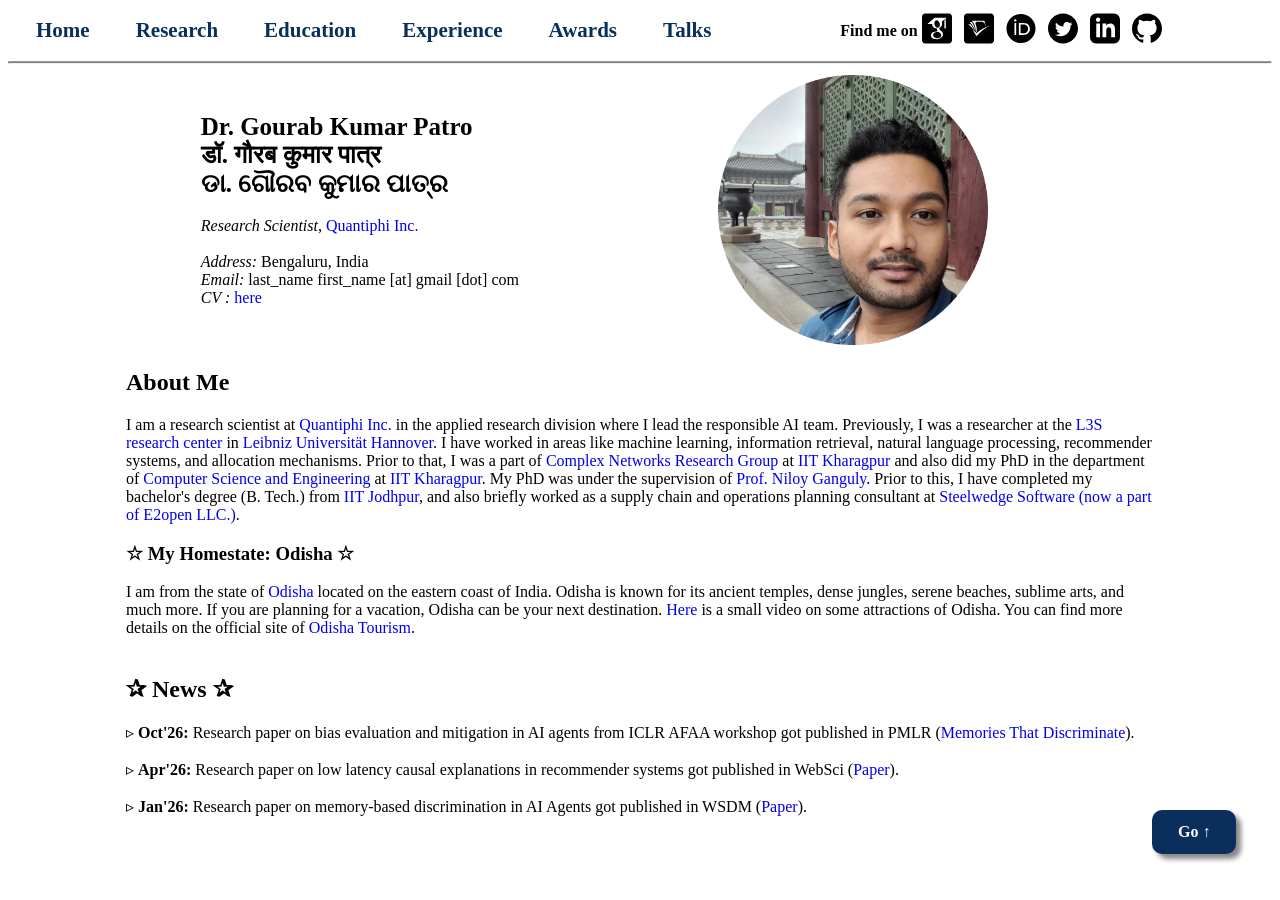
==== commit 4ef20629: "Update index.html" ====
--- a/index.html
+++ b/index.html
@@ -1,236 +1,169 @@
-<!DOCTYPE html>
-<html lang="en">
-<head>
-    <meta charset="UTF-8">
-    <meta name="viewport" content="width=device-width, initial-scale=1.0">
-    <title>Gyanendra Singh - RegTech & Regulatory Affairs Specialist</title>
-    <link rel="icon" type="image/png" href="./Files/profile.png">
-    <style>
-        * {
-            margin: 0;
-            padding: 0;
-            box-sizing: border-box;
-        }
-        body {
-            font-family: 'Segoe UI', Tahoma, Geneva, Verdana, sans-serif;
-            line-height: 1.6;
-            color: #333;
-            background-color: #f4f4f4;
-        }
-        header {
-            background: linear-gradient(135deg, #667eea 0%, #764ba2 100%);
-            color: white;
-            padding: 40px 20px;
-            text-align: center;
-        }
-        .container {
-            max-width: 1200px;
-            margin: 0 auto;
-            padding: 0 20px;
-        }
-        nav {
-            background-color: #333;
-            padding: 0;
-            position: sticky;
-            top: 0;
-            box-shadow: 0 2px 5px rgba(0,0,0,0.1);
-        }
-        nav ul {
-            list-style: none;
-            display: flex;
-            justify-content: center;
-            flex-wrap: wrap;
-        }
-        nav a {
-            color: white;
-            text-decoration: none;
-            display: block;
-            padding: 15px 20px;
-            transition: background-color 0.3s;
-        }
-        nav a:hover {
-            background-color: #667eea;
-        }
-        .content {
-            background: white;
-            margin: 30px 0;
-            padding: 40px;
-            border-radius: 8px;
-            box-shadow: 0 2px 10px rgba(0,0,0,0.1);
-        }
-        h1 {
-            font-size: 3em;
-            margin-bottom: 10px;
-        }
-        h2 {
-            color: #667eea;
-            margin-top: 30px;
-            margin-bottom: 15px;
-            border-bottom: 2px solid #667eea;
-            padding-bottom: 10px;
-        }
-        .contact-info {
-            text-align: center;
-            margin: 20px 0;
-            font-size: 1.1em;
-        }
-        .contact-info p {
-            margin: 10px 0;
-        }
-        .contact-info a {
-            color: #667eea;
-            text-decoration: none;
-        }
-        .contact-info a:hover {
-            text-decoration: underline;
-        }
-        .role {
-            font-size: 1.3em;
-            color: #666;
-            margin-bottom: 20px;
-        }
-        .expertise-grid {
-            display: grid;
-            grid-template-columns: repeat(auto-fit, minmax(250px, 1fr));
-            gap: 20px;
-            margin: 20px 0;
-        }
-        .expertise-item {
-            background: #f9f9f9;
-            padding: 20px;
-            border-radius: 5px;
-            border-left: 4px solid #667eea;
-        }
-        .expertise-item h3 {
-            color: #667eea;
-            margin-bottom: 10px;
-        }
-        .expertise-item p {
-            font-size: 0.95em;
-            color: #666;
-        }
-        .social-links {
-            text-align: center;
-            margin: 20px 0;
-        }
-        .social-links a {
-            display: inline-block;
-            width: 40px;
-            height: 40px;
-            margin: 0 10px;
-            background-color: #667eea;
-            color: white;
-            border-radius: 50%;
-            text-align: center;
-            line-height: 40px;
-            text-decoration: none;
-            transition: background-color 0.3s;
-        }
-        .social-links a:hover {
-            background-color: #764ba2;
-        }
-        footer {
-            background-color: #333;
-            color: white;
-            text-align: center;
-            padding: 20px;
-            margin-top: 40px;
-        }
-        .highlight {
-            color: #667eea;
-            font-weight: bold;
-        }
-        .about-section {
-            line-height: 1.8;
-            color: #555;
-        }
-    </style>
-</head>
-<body>
-    <header>
-        <h1>Gyanendra Singh</h1>
-        <p class="role">RegTech Digital Transformation Lead | Regulatory Affairs Specialist | CMC Expert</p>
-    </header>
+<html><head>
+<meta http-equiv="content-type" content="text/html; charset=UTF-8">
 
-    <nav>
-        <ul>
-            <li><a href="#home">Home</a></li>
-            <li><a href="experience.html">Experience</a></li>
-            <li><a href="education.html">Education</a></li>
-            <li><a href="skills.html">Skills</a></li>
-            <li><a href="awards.html">Achievements</a></li>
-        </ul>
-    </nav>
+  <title>Gourab / गौरब / ଗୌରବ</title>
+  <link rel="icon" type="image/png" href="./Files/profile.png">
+ </head>
+ 
+ 
+<style>
+nh {
+margin-top: 0;
+margin-bottom: 0;
+font-size: 25px;
+}
+a {
+      text-decoration-line:none;
+   }
+.button {
+  background: none;
+  color: #0b2f5c;
+  padding: 1px 17px;
+  border: none;
+  text-align: center;
+  text-decoration: none;
+  display: inline-block;
+  font-size: 21px;
+  margin: none;
+  cursor: pointer;
+}
+.button2 {
+  background-color: #0b2f5c;
+  color: white;
+  padding: 7px 20px;
+  border-radius: 10px;
+  border: 2px solid #0b2f5c;
+  text-align: center;
+  text-decoration: none;
+  display: inline-block;
+  font-size: 16px;
+  margin: 2px 2px;
+  cursor: pointer;
+}
+</style> 
 
-    <div class="container">
-        <div class="content">
-            <div class="contact-info">
-                <p><strong>Phone:</strong> +91 8871349795</p>
-                <p><strong>Email:</strong> <a href="mailto:gyanendra199233@gmail.com">gyanendra199233@gmail.com</a></p>
-                <p><strong>Location:</strong> Bangalore, India</p>
-                <p><strong>Open to:</strong> Regulatory Technology Roles | Life Science Consulting | International Opportunities (Europe - Ireland, Netherlands, UK with visa sponsorship)</p>
-            </div>
+<body bgcolor=" #ffffff " style="font-family:calibri;">
+	<div style="position:fixed;top:90%;left:90%;background-color:#0b2f5c;border-radius:10px;border: 2px solid #0b2f5c;box-shadow: 5px 5px 5px #888888;"><b><a href="#" class="button2">Go &uarr;</a></b></div>
+	
+<table cellpadding="1"><tbody>
+<tr>
+<td></td>
+<td></td>
+<td><b><a href="./index.html" class="button">Home</a>&ensp;</b></td>
+<td><b><a href="./research.html" class="button">Research</a>&ensp;</b></td>
+<td><b><a href="./education.html" class="button">Education</a>&ensp;</b></td>
+<td><b><a href="./experience.html" class="button">Experience</a>&ensp;</b></td>
+<td><b><a href="./awards.html" class="button">Awards</a>&ensp;</b></td>
+<td><b><a href="./talks.html" class="button">Talks</a>&ensp;</b></td>
+<td> &emsp; &emsp; &emsp; &emsp; &emsp;</td>
+<td><b>Find me on</b></td>
+<td>
+<a href="https://scholar.google.co.in/citations?user=sfl4ygQAAAAJ&hl=en" target="_blank">
+        	<img class="u-max-full-width" border="0" src="./Files/google-scholar-square.svg" alt="Google Scholar" width="30" height="35">
+	</a>&nbsp;
+</td>
+<td>
+<a href="https://www.semanticscholar.org/author/Gourab-K.-Patro/51964560" target="_blank">
+        	<img class="u-max-full-width" border="0" src="./Files/semantic-scholar-square.svg" alt="Semantic Scholar" width="30" height="35">
+	</a>&nbsp;
+</td>
+<td>
+<a href="https://orcid.org/0000-0002-2435-6859" target="_blank">
+        	<img border="0" src="./Files/orcid.svg" alt="ORCID" width="30" height="35">
+	</a>&nbsp;
+</td>
+<td>
+<a href="https://twitter.com/gourabkpatro" target="_blank">
+        	<img class="u-max-full-width" border="0" src="./Files/twitter.svg" alt="Twitter" width="30" height="35">
+	</a>&nbsp;
+</td>
+<td>
+<a href="https://www.linkedin.com/in/gourabgggg/" target="_blank">
+        	<img class="u-max-full-width" border="0" src="./Files/linkedin.svg" alt="LinkedIn" width="30" height="35">
+	</a>&nbsp;
+</td>
+<td>
+<a href="https://github.com/gourabkumarpatro" target="_blank">
+        	<img class="u-max-full-width" border="0" src="./Files/github.svg" alt="Github" width="30" height="35">
+	</a>&nbsp;
+</td>
+</tr>
+</tbody></table>
+<hr style="height:1px;color:gray;background-color:gray">
 
-            <div class="social-links">
-                <a href="https://www.linkedin.com/in/gyanendracmc/" title="LinkedIn">in</a>
-                <a href="https://github.com/" title="GitHub">gh</a>
-                <a href="mailto:gyanendra199233@gmail.com" title="Email">@</a>
-            </div>
 
-            <h2>Professional Overview</h2>
-            <div class="about-section">
-                <p>Strategic regulatory professional with <span class="highlight">9+ years of experience</span> across pharmaceutical regulatory compliance, CMC strategy, and digital transformation. Proven track record leading global initiatives in <span class="highlight">regulatory operations optimization</span>, RIM/eCTD implementation, and <span class="highlight">AI-enabled regulatory intelligence</span>.</p>
-                <p style="margin-top: 15px;">Currently pursuing an <span class="highlight">MBA in Artificial Intelligence</span> to drive next-generation RegTech and consulting solutions for pharma/biotech clients. Specializing in bridging the gap between regulatory science and technology innovation.</p>
-            </div>
+<table style="width: 100%">
+    <colgroup>
+       <col span="1" style="width: 15%;"> 
+       <col span="1" style="width: 36%;">
+       <col span="1" style="width: 5%;">
+       <col span="1" style="width: 35%;">
+       <col span="1" style="width: 9%;">
+    </colgroup>
 
-            <h2>Core Competencies</h2>
-            <div class="expertise-grid">
-                <div class="expertise-item">
-                    <h3>Regulatory Strategy</h3>
-                    <p>CMC Strategy, GAP Analysis, IMPD-to-US IND Conversion, Regulatory Transformation Planning</p>
-                </div>
-                <div class="expertise-item">
-                    <h3>Submissions & Compliance</h3>
-                    <p>IND/BLA/ANDA Submissions, FDA/EMA/ANVISA Filings, Post-Approval Changes, Lifecycle Management</p>
-                </div>
-                <div class="expertise-item">
-                    <h3>Digital Transformation</h3>
-                    <p>AI-Driven Process Automation, RIM Implementation, eCTD Authoring, Regulatory Intelligence</p>
-                </div>
-                <div class="expertise-item">
-                    <h3>Technology Platforms</h3>
-                    <p>Veeva Vault RIM, Documentum, CAPTIS AI Platform, DocuBridge, TrackWise, Cortellis</p>
-                </div>
-                <div class="expertise-item">
-                    <h3>Team Leadership</h3>
-                    <p>Cross-functional Management, Training & Capability Building, SOP Development, Consulting</p>
-                </div>
-                <div class="expertise-item">
-                    <h3>AI & Data Analytics</h3>
-                    <p>Machine Learning Applications, Predictive Analytics, Automated Literature Screening, HEOR Support</p>
-                </div>
-            </div>
+    <!-- Put <thead>, <tbody>, and <tr>'s here! -->
+    <tbody>
+        <tr>
+            
+            <td></td>
+            <td><nh><b>Dr. Gourab Kumar Patro</b></nh><br>
+            <nh><b>डॉ. गौरब कुमार पात्र</b></nh><br>
+            <nh><b>ଡା. ଗୌରବ କୁମାର ପାତ୍ର</b></nh><br>
+            <br>
+	<i>Research Scientist</i>, <a href="https://quantiphi.com/" target="_blank">Quantiphi Inc.<a><br>
+      <br>
+      <i>Address: </i>Bengaluru, India<br>
+	  <i>Email: </i> last_name first_name [at] gmail [dot] com<br>
+    <!--<i>Phone : </i> (+91) 283464<br>-->
+	  <i>CV : </i> <a href="./Files/CV.pdf" target="_blank">here</a><br>
+	</td>
+	
+    <td></td>
+    <td valign="top">
+            <img class="u-max-full-width" src="./Files/profile.png" alt="Gourab" width="270" height="270">
+            </td>
+    <td></td>
+    </tr>
+    </tbody>
+</table>
 
-            <h2>Current Focus</h2>
-            <div class="expertise-grid">
-                <div class="expertise-item">
-                    <h3>Regulatory Transformation</h3>
-                    <p>Optimizing CMC submission processes and regulatory operations for efficiency and compliance</p>
-                </div>
-                <div class="expertise-item">
-                    <h3>AI-Enabled Solutions</h3>
-                    <p>Implementing AI and automation in regulatory workflows and intelligence systems</p>
-                </div>
-                <div class="expertise-item">
-                    <h3>Life Sciences Consulting</h3>
-                    <p>Consulting opportunities in regulatory technology and HEOR/SLR services</p>
-                </div>
-            </div>
-        </div>
-    </div>
 
-    <footer>
-        <p>&copy; 2025 Gyanendra Singh. All rights reserved. | <a href="experience.html" style="color: #667eea; text-decoration: none;">View Full Portfolio</a></p>
-    </footer>
-</body>
-</html>
+<br>
+
+            
+<table style="width: 100%">
+    <colgroup>
+       <col span="1" style="width: 9%;"> 
+       <col span="1" style="width: 82%;">
+       <col span="1" style="width: 9%;">
+    </colgroup>
+
+    <!-- Put <thead>, <tbody>, and <tr>'s here! -->
+    <tbody>
+        <tr>
+            
+            <td></td>
+            <td valign="top">
+            <h2 id="aboutme">About Me</h2>
+I am a research scientist at <a href="https://quantiphi.com/" target="_blank">Quantiphi Inc.</a> in the applied research division where I lead the responsible AI team. Previously, I was a researcher at the <a href="https://www.l3s.de/" target="_blank">L3S research center</a> in <a href="https://www.uni-hannover.de/en/" target="_blank">Leibniz Universität Hannover</a>.
+I have worked in areas like machine learning, information retrieval, natural language processing, recommender systems, and allocation mechanisms. Prior to that, I was a part of <a href="https://cnerg-iitkgp.github.io/" target="_blank">Complex Networks Research Group</a> at <a href="http://www.iitkgp.ac.in/" target="_blank">IIT Kharagpur</a> and also did my PhD in the department of <a href="http://cse.iitkgp.ac.in/" target="_blank"> Computer Science and Engineering</a> at <a href="http://www.iitkgp.ac.in/" target="_blank">IIT Kharagpur</a>.
+My PhD was under the supervision of <a href="http://www.facweb.iitkgp.ernet.in/~niloy/" target="_blank">Prof. Niloy Ganguly</a>. Prior to this, I have completed my bachelor's degree (B. Tech.) from <a href="http://www.iitj.ac.in/" target="_blank">IIT Jodhpur</a>, and also briefly worked as a supply chain and operations planning consultant at <a href="https://www.e2open.com/" target="_blank">Steelwedge Software (now a part of E2open LLC.)</a>.
+<br>
+<h3>&#9734 My Homestate: Odisha &#9734</h3>
+I am from the state of <a href="https://en.wikipedia.org/wiki/Odisha" target="_blank">Odisha</a> located on the eastern coast of India. Odisha is known for its ancient temples, dense jungles, serene beaches, sublime arts, and much more. If you are planning for a vacation, Odisha can be your next destination. <a href="https://www.youtube.com/watch?v=Uqmc0891L2U" target="_blank">Here</a> is a small video on some attractions of Odisha. You can find more details on the official site of <a href="https://odishatourism.gov.in/content/tourism/en.html" target="_blank">Odisha Tourism</a>.
+<br><br>
+
+<h2>&#10032 News &#10032</h2>
+	&#9657; <b>Oct'26:</b> Research paper on bias evaluation and mitigation in AI agents from ICLR AFAA workshop got published in PMLR (<a href="https://proceedings.mlr.press/v344/gharat26a.html" target="_blank">Memories That Discriminate</a>).<br><br>
+	&#9657; <b>Apr'26:</b> Research paper on low latency causal explanations in recommender systems got published in WebSci (<a href="https://doi.org/10.1145/3795766.3799741" target="_blank">Paper</a>).<br><br>
+	&#9657; <b>Jan'26:</b> Research paper on memory-based discrimination in AI Agents got published in WSDM (<a href="https://doi.org/10.1145/3773966.3779376" target="_blank">Paper</a>).<br><br>
+
+            </td>
+            
+            <td></td>
+        </tr>
+    </tbody>
+</table>
+
+
+</body></html>
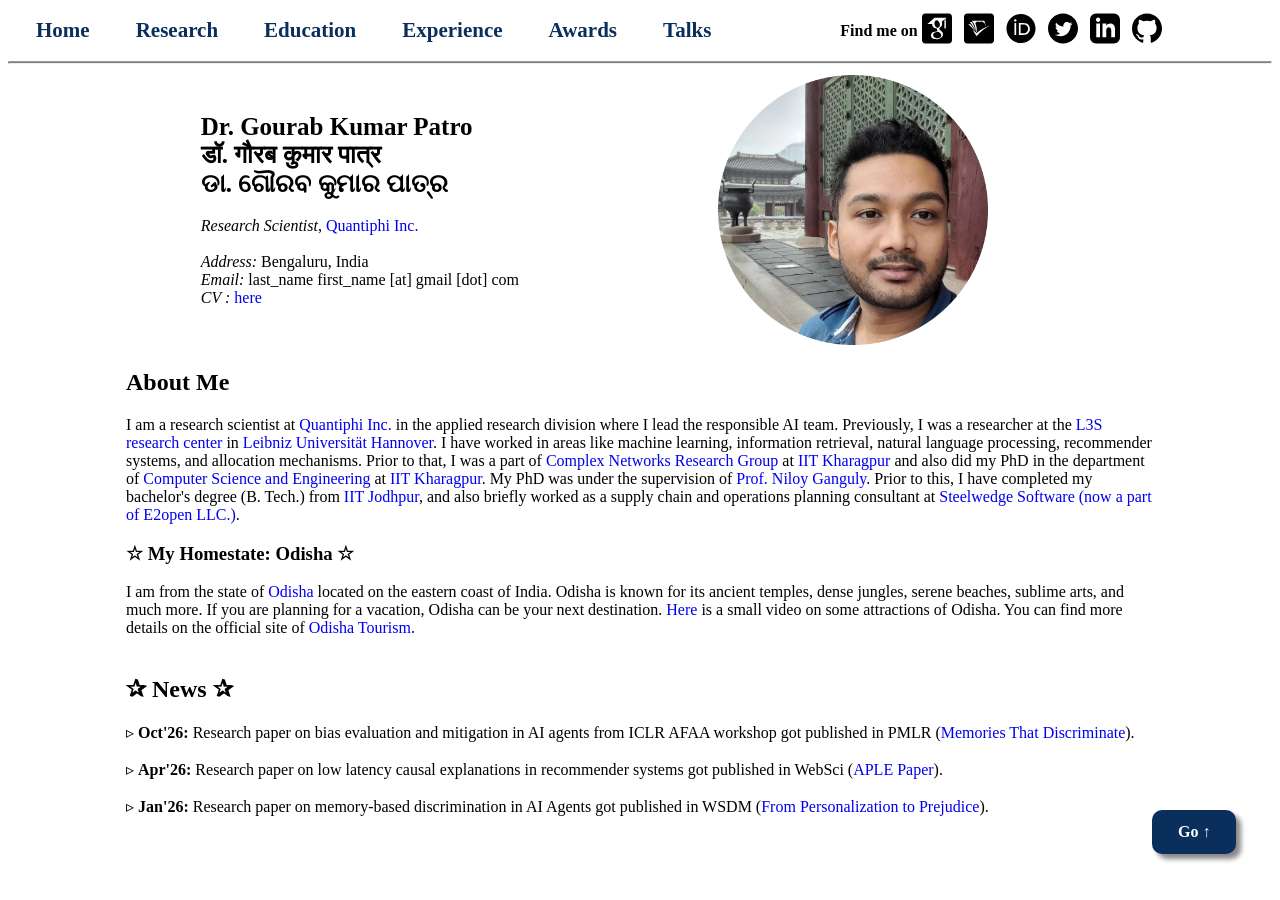
==== commit 253f8bfe: "Update index.html" ====
--- a/index.html
+++ b/index.html
@@ -155,8 +155,8 @@
 
 <h2>&#10032 News &#10032</h2>
 	&#9657; <b>Oct'26:</b> Research paper on bias evaluation and mitigation in AI agents from ICLR AFAA workshop got published in PMLR (<a href="https://proceedings.mlr.press/v344/gharat26a.html" target="_blank">Memories That Discriminate</a>).<br><br>
-	&#9657; <b>Apr'26:</b> Research paper on low latency causal explanations in recommender systems got published in WebSci (<a href="https://doi.org/10.1145/3795766.3799741" target="_blank">Paper</a>).<br><br>
-	&#9657; <b>Jan'26:</b> Research paper on memory-based discrimination in AI Agents got published in WSDM (<a href="https://doi.org/10.1145/3773966.3779376" target="_blank">Paper</a>).<br><br>
+	&#9657; <b>Apr'26:</b> Research paper on low latency causal explanations in recommender systems got published in WebSci (<a href="https://doi.org/10.1145/3795766.3799741" target="_blank">APLE Paper</a>).<br><br>
+	&#9657; <b>Jan'26:</b> Research paper on memory-based discrimination in AI Agents got published in WSDM (<a href="https://doi.org/10.1145/3773966.3779376" target="_blank">From Personalization to Prejudice</a>).<br><br>
 
             </td>
             
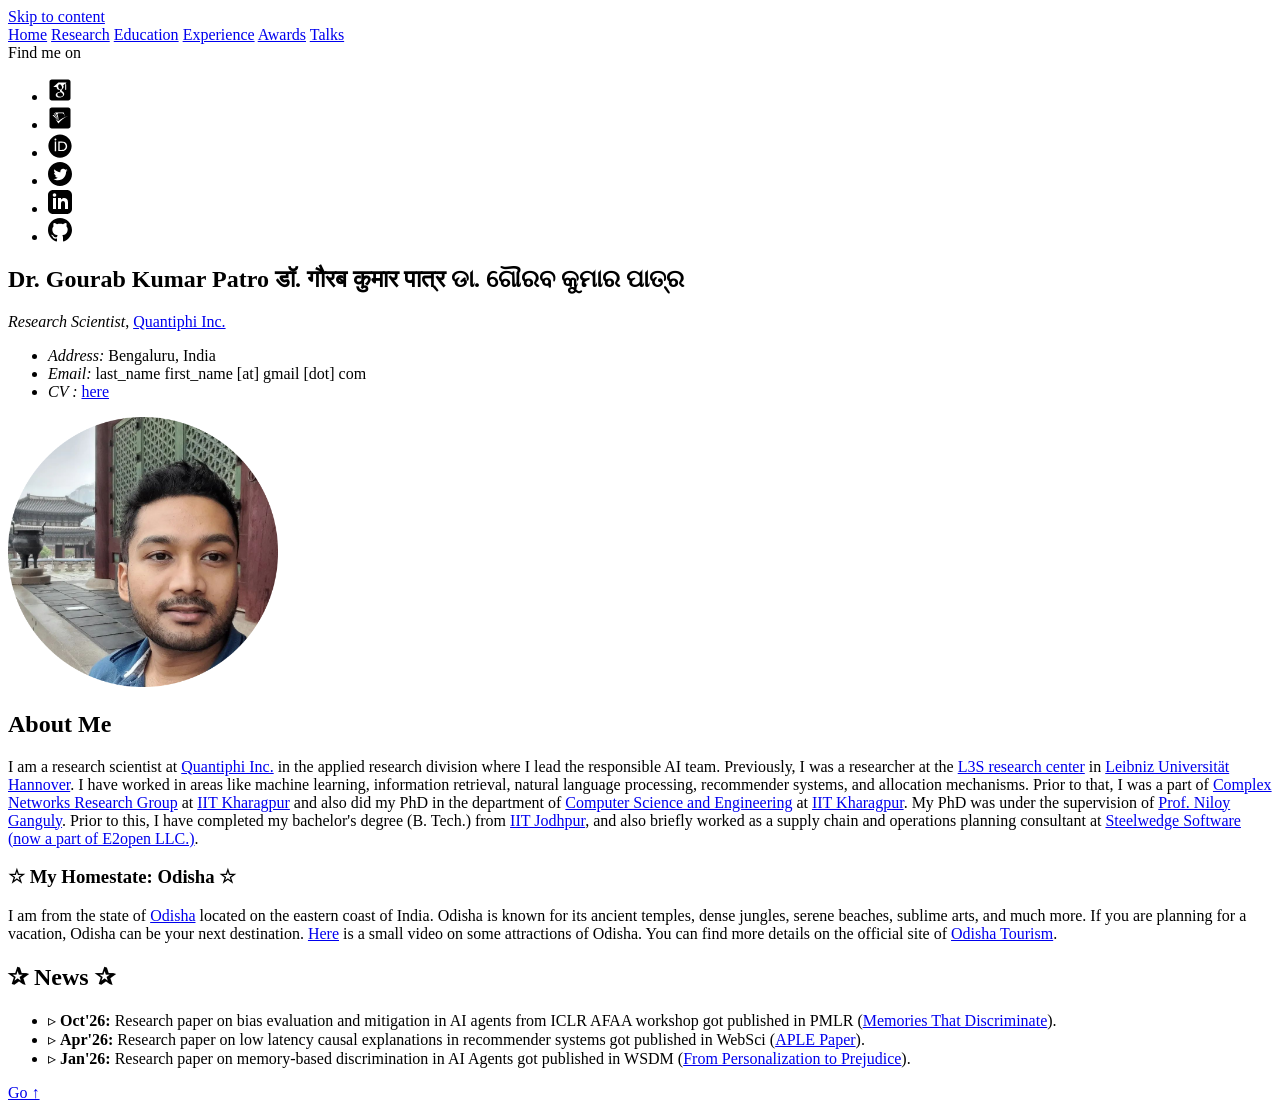
==== commit 797b1ca5: "Update index.html" ====
--- a/index.html
+++ b/index.html
@@ -1,169 +1,78 @@
-<html><head>
-<meta http-equiv="content-type" content="text/html; charset=UTF-8">
-
+<!doctype html>
+<html lang="en">
+<head>
+  <meta charset="utf-8">
+  <meta name="viewport" content="width=device-width, initial-scale=1">
+  <meta name="color-scheme" content="light dark">
   <title>Gourab / गौरब / ଗୌରବ</title>
   <link rel="icon" type="image/png" href="./Files/profile.png">
- </head>
- 
- 
-<style>
-nh {
-margin-top: 0;
-margin-bottom: 0;
-font-size: 25px;
-}
-a {
-      text-decoration-line:none;
-   }
-.button {
-  background: none;
-  color: #0b2f5c;
-  padding: 1px 17px;
-  border: none;
-  text-align: center;
-  text-decoration: none;
-  display: inline-block;
-  font-size: 21px;
-  margin: none;
-  cursor: pointer;
-}
-.button2 {
-  background-color: #0b2f5c;
-  color: white;
-  padding: 7px 20px;
-  border-radius: 10px;
-  border: 2px solid #0b2f5c;
-  text-align: center;
-  text-decoration: none;
-  display: inline-block;
-  font-size: 16px;
-  margin: 2px 2px;
-  cursor: pointer;
-}
-</style> 
+  <link rel="stylesheet" href="./style.css">
+</head>
+<body>
+  <a class="skip" href="#main">Skip to content</a>
+  <header class="site-header">
+    <div class="wrap bar">
+      <nav class="nav" aria-label="Main">
+        <a href="./index.html" aria-current="page">Home</a>
+        <a href="./research.html">Research</a>
+        <a href="./education.html">Education</a>
+        <a href="./experience.html">Experience</a>
+        <a href="./awards.html">Awards</a>
+        <a href="./talks.html">Talks</a>
+      </nav>
+      <div class="find">
+        <span>Find me on</span>
+        <ul class="social">
+          <li><a href="https://scholar.google.co.in/citations?user=sfl4ygQAAAAJ&amp;hl=en" target="_blank" rel="noopener" title="Google Scholar"><img src="./Files/google-scholar-square.svg" alt="Google Scholar" width="24" height="24"></a></li>
+          <li><a href="https://www.semanticscholar.org/author/Gourab-K.-Patro/51964560" target="_blank" rel="noopener" title="Semantic Scholar"><img src="./Files/semantic-scholar-square.svg" alt="Semantic Scholar" width="24" height="24"></a></li>
+          <li><a href="https://orcid.org/0000-0002-2435-6859" target="_blank" rel="noopener" title="ORCID"><img src="./Files/orcid.svg" alt="ORCID" width="24" height="24"></a></li>
+          <li><a href="https://twitter.com/gourabkpatro" target="_blank" rel="noopener" title="Twitter"><img src="./Files/twitter.svg" alt="Twitter" width="24" height="24"></a></li>
+          <li><a href="https://www.linkedin.com/in/gourabgggg/" target="_blank" rel="noopener" title="LinkedIn"><img src="./Files/linkedin.svg" alt="LinkedIn" width="24" height="24"></a></li>
+          <li><a href="https://github.com/gourabkumarpatro" target="_blank" rel="noopener" title="Github"><img src="./Files/github.svg" alt="Github" width="24" height="24"></a></li>
+        </ul>
+      </div>
+    </div>
+  </header>
 
-<body bgcolor=" #ffffff " style="font-family:calibri;">
-	<div style="position:fixed;top:90%;left:90%;background-color:#0b2f5c;border-radius:10px;border: 2px solid #0b2f5c;box-shadow: 5px 5px 5px #888888;"><b><a href="#" class="button2">Go &uarr;</a></b></div>
-	
-<table cellpadding="1"><tbody>
-<tr>
-<td></td>
-<td></td>
-<td><b><a href="./index.html" class="button">Home</a>&ensp;</b></td>
-<td><b><a href="./research.html" class="button">Research</a>&ensp;</b></td>
-<td><b><a href="./education.html" class="button">Education</a>&ensp;</b></td>
-<td><b><a href="./experience.html" class="button">Experience</a>&ensp;</b></td>
-<td><b><a href="./awards.html" class="button">Awards</a>&ensp;</b></td>
-<td><b><a href="./talks.html" class="button">Talks</a>&ensp;</b></td>
-<td> &emsp; &emsp; &emsp; &emsp; &emsp;</td>
-<td><b>Find me on</b></td>
-<td>
-<a href="https://scholar.google.co.in/citations?user=sfl4ygQAAAAJ&hl=en" target="_blank">
-        	<img class="u-max-full-width" border="0" src="./Files/google-scholar-square.svg" alt="Google Scholar" width="30" height="35">
-	</a>&nbsp;
-</td>
-<td>
-<a href="https://www.semanticscholar.org/author/Gourab-K.-Patro/51964560" target="_blank">
-        	<img class="u-max-full-width" border="0" src="./Files/semantic-scholar-square.svg" alt="Semantic Scholar" width="30" height="35">
-	</a>&nbsp;
-</td>
-<td>
-<a href="https://orcid.org/0000-0002-2435-6859" target="_blank">
-        	<img border="0" src="./Files/orcid.svg" alt="ORCID" width="30" height="35">
-	</a>&nbsp;
-</td>
-<td>
-<a href="https://twitter.com/gourabkpatro" target="_blank">
-        	<img class="u-max-full-width" border="0" src="./Files/twitter.svg" alt="Twitter" width="30" height="35">
-	</a>&nbsp;
-</td>
-<td>
-<a href="https://www.linkedin.com/in/gourabgggg/" target="_blank">
-        	<img class="u-max-full-width" border="0" src="./Files/linkedin.svg" alt="LinkedIn" width="30" height="35">
-	</a>&nbsp;
-</td>
-<td>
-<a href="https://github.com/gourabkumarpatro" target="_blank">
-        	<img class="u-max-full-width" border="0" src="./Files/github.svg" alt="Github" width="30" height="35">
-	</a>&nbsp;
-</td>
-</tr>
-</tbody></table>
-<hr style="height:1px;color:gray;background-color:gray">
+  <main id="main" class="wrap">
+    <section class="hero">
+      <div class="hero-text">
+        <h1 class="name">
+          <span class="name-en">Dr. Gourab Kumar Patro</span>
+          <span class="name-alt" lang="hi">डॉ. गौरब कुमार पात्र</span>
+          <span class="name-alt" lang="or">ଡା. ଗୌରବ କୁମାର ପାତ୍ର</span>
+        </h1>
+        <p class="role"><i>Research Scientist</i>, <a href="https://quantiphi.com/" target="_blank" rel="noopener">Quantiphi Inc.</a></p>
+        <ul class="facts">
+          <li><i>Address: </i>Bengaluru, India</li>
+          <li><i>Email: </i> last_name first_name [at] gmail [dot] com</li>
+          <!--<i>Phone : </i> (+91) 283464<br>-->
+          <li><i>CV : </i> <a href="./Files/CV.pdf" target="_blank" rel="noopener">here</a></li>
+        </ul>
+      </div>
+      <img class="hero-photo" src="./Files/profile.png" alt="Gourab" width="270" height="270" fetchpriority="high">
+    </section>
 
+    <section class="prose">
+      <h2 id="aboutme">About Me</h2>
+      <p>I am a research scientist at <a href="https://quantiphi.com/" target="_blank" rel="noopener">Quantiphi Inc.</a> in the applied research division where I lead the responsible AI team. Previously, I was a researcher at the <a href="https://www.l3s.de/" target="_blank" rel="noopener">L3S research center</a> in <a href="https://www.uni-hannover.de/en/" target="_blank" rel="noopener">Leibniz Universität Hannover</a>.
+      I have worked in areas like machine learning, information retrieval, natural language processing, recommender systems, and allocation mechanisms. Prior to that, I was a part of <a href="https://cnerg-iitkgp.github.io/" target="_blank" rel="noopener">Complex Networks Research Group</a> at <a href="http://www.iitkgp.ac.in/" target="_blank" rel="noopener">IIT Kharagpur</a> and also did my PhD in the department of <a href="http://cse.iitkgp.ac.in/" target="_blank" rel="noopener"> Computer Science and Engineering</a> at <a href="http://www.iitkgp.ac.in/" target="_blank" rel="noopener">IIT Kharagpur</a>.
+      My PhD was under the supervision of <a href="http://www.facweb.iitkgp.ernet.in/~niloy/" target="_blank" rel="noopener">Prof. Niloy Ganguly</a>. Prior to this, I have completed my bachelor's degree (B. Tech.) from <a href="http://www.iitj.ac.in/" target="_blank" rel="noopener">IIT Jodhpur</a>, and also briefly worked as a supply chain and operations planning consultant at <a href="https://www.e2open.com/" target="_blank" rel="noopener">Steelwedge Software (now a part of E2open LLC.)</a>.</p>
 
-<table style="width: 100%">
-    <colgroup>
-       <col span="1" style="width: 15%;"> 
-       <col span="1" style="width: 36%;">
-       <col span="1" style="width: 5%;">
-       <col span="1" style="width: 35%;">
-       <col span="1" style="width: 9%;">
-    </colgroup>
+      <h3>&#9734; My Homestate: Odisha &#9734;</h3>
+      <p>I am from the state of <a href="https://en.wikipedia.org/wiki/Odisha" target="_blank" rel="noopener">Odisha</a> located on the eastern coast of India. Odisha is known for its ancient temples, dense jungles, serene beaches, sublime arts, and much more. If you are planning for a vacation, Odisha can be your next destination. <a href="https://www.youtube.com/watch?v=Uqmc0891L2U" target="_blank" rel="noopener">Here</a> is a small video on some attractions of Odisha. You can find more details on the official site of <a href="https://odishatourism.gov.in/content/tourism/en.html" target="_blank" rel="noopener">Odisha Tourism</a>.</p>
+    </section>
 
-    <!-- Put <thead>, <tbody>, and <tr>'s here! -->
-    <tbody>
-        <tr>
-            
-            <td></td>
-            <td><nh><b>Dr. Gourab Kumar Patro</b></nh><br>
-            <nh><b>डॉ. गौरब कुमार पात्र</b></nh><br>
-            <nh><b>ଡା. ଗୌରବ କୁମାର ପାତ୍ର</b></nh><br>
-            <br>
-	<i>Research Scientist</i>, <a href="https://quantiphi.com/" target="_blank">Quantiphi Inc.<a><br>
-      <br>
-      <i>Address: </i>Bengaluru, India<br>
-	  <i>Email: </i> last_name first_name [at] gmail [dot] com<br>
-    <!--<i>Phone : </i> (+91) 283464<br>-->
-	  <i>CV : </i> <a href="./Files/CV.pdf" target="_blank">here</a><br>
-	</td>
-	
-    <td></td>
-    <td valign="top">
-            <img class="u-max-full-width" src="./Files/profile.png" alt="Gourab" width="270" height="270">
-            </td>
-    <td></td>
-    </tr>
-    </tbody>
-</table>
+    <section>
+      <h2>&#10032; News &#10032;</h2>
+      <ul class="news">
+        <li>&#9657; <b>Oct'26:</b> Research paper on bias evaluation and mitigation in AI agents from ICLR AFAA workshop got published in PMLR (<a href="https://proceedings.mlr.press/v344/gharat26a.html" target="_blank" rel="noopener">Memories That Discriminate</a>).</li>
+        <li>&#9657; <b>Apr'26:</b> Research paper on low latency causal explanations in recommender systems got published in WebSci (<a href="https://doi.org/10.1145/3795766.3799741" target="_blank" rel="noopener">APLE Paper</a>).</li>
+        <li>&#9657; <b>Jan'26:</b> Research paper on memory-based discrimination in AI Agents got published in WSDM (<a href="https://doi.org/10.1145/3773966.3779376" target="_blank" rel="noopener">From Personalization to Prejudice</a>).</li>
+      </ul>
+    </section>
+  </main>
 
-
-<br>
-
-            
-<table style="width: 100%">
-    <colgroup>
-       <col span="1" style="width: 9%;"> 
-       <col span="1" style="width: 82%;">
-       <col span="1" style="width: 9%;">
-    </colgroup>
-
-    <!-- Put <thead>, <tbody>, and <tr>'s here! -->
-    <tbody>
-        <tr>
-            
-            <td></td>
-            <td valign="top">
-            <h2 id="aboutme">About Me</h2>
-I am a research scientist at <a href="https://quantiphi.com/" target="_blank">Quantiphi Inc.</a> in the applied research division where I lead the responsible AI team. Previously, I was a researcher at the <a href="https://www.l3s.de/" target="_blank">L3S research center</a> in <a href="https://www.uni-hannover.de/en/" target="_blank">Leibniz Universität Hannover</a>.
-I have worked in areas like machine learning, information retrieval, natural language processing, recommender systems, and allocation mechanisms. Prior to that, I was a part of <a href="https://cnerg-iitkgp.github.io/" target="_blank">Complex Networks Research Group</a> at <a href="http://www.iitkgp.ac.in/" target="_blank">IIT Kharagpur</a> and also did my PhD in the department of <a href="http://cse.iitkgp.ac.in/" target="_blank"> Computer Science and Engineering</a> at <a href="http://www.iitkgp.ac.in/" target="_blank">IIT Kharagpur</a>.
-My PhD was under the supervision of <a href="http://www.facweb.iitkgp.ernet.in/~niloy/" target="_blank">Prof. Niloy Ganguly</a>. Prior to this, I have completed my bachelor's degree (B. Tech.) from <a href="http://www.iitj.ac.in/" target="_blank">IIT Jodhpur</a>, and also briefly worked as a supply chain and operations planning consultant at <a href="https://www.e2open.com/" target="_blank">Steelwedge Software (now a part of E2open LLC.)</a>.
-<br>
-<h3>&#9734 My Homestate: Odisha &#9734</h3>
-I am from the state of <a href="https://en.wikipedia.org/wiki/Odisha" target="_blank">Odisha</a> located on the eastern coast of India. Odisha is known for its ancient temples, dense jungles, serene beaches, sublime arts, and much more. If you are planning for a vacation, Odisha can be your next destination. <a href="https://www.youtube.com/watch?v=Uqmc0891L2U" target="_blank">Here</a> is a small video on some attractions of Odisha. You can find more details on the official site of <a href="https://odishatourism.gov.in/content/tourism/en.html" target="_blank">Odisha Tourism</a>.
-<br><br>
-
-<h2>&#10032 News &#10032</h2>
-	&#9657; <b>Oct'26:</b> Research paper on bias evaluation and mitigation in AI agents from ICLR AFAA workshop got published in PMLR (<a href="https://proceedings.mlr.press/v344/gharat26a.html" target="_blank">Memories That Discriminate</a>).<br><br>
-	&#9657; <b>Apr'26:</b> Research paper on low latency causal explanations in recommender systems got published in WebSci (<a href="https://doi.org/10.1145/3795766.3799741" target="_blank">APLE Paper</a>).<br><br>
-	&#9657; <b>Jan'26:</b> Research paper on memory-based discrimination in AI Agents got published in WSDM (<a href="https://doi.org/10.1145/3773966.3779376" target="_blank">From Personalization to Prejudice</a>).<br><br>
-
-            </td>
-            
-            <td></td>
-        </tr>
-    </tbody>
-</table>
-
-
-</body></html>
+  <a class="to-top" href="#" title="Back to top">Go &uarr;</a>
+</body>
+</html>
